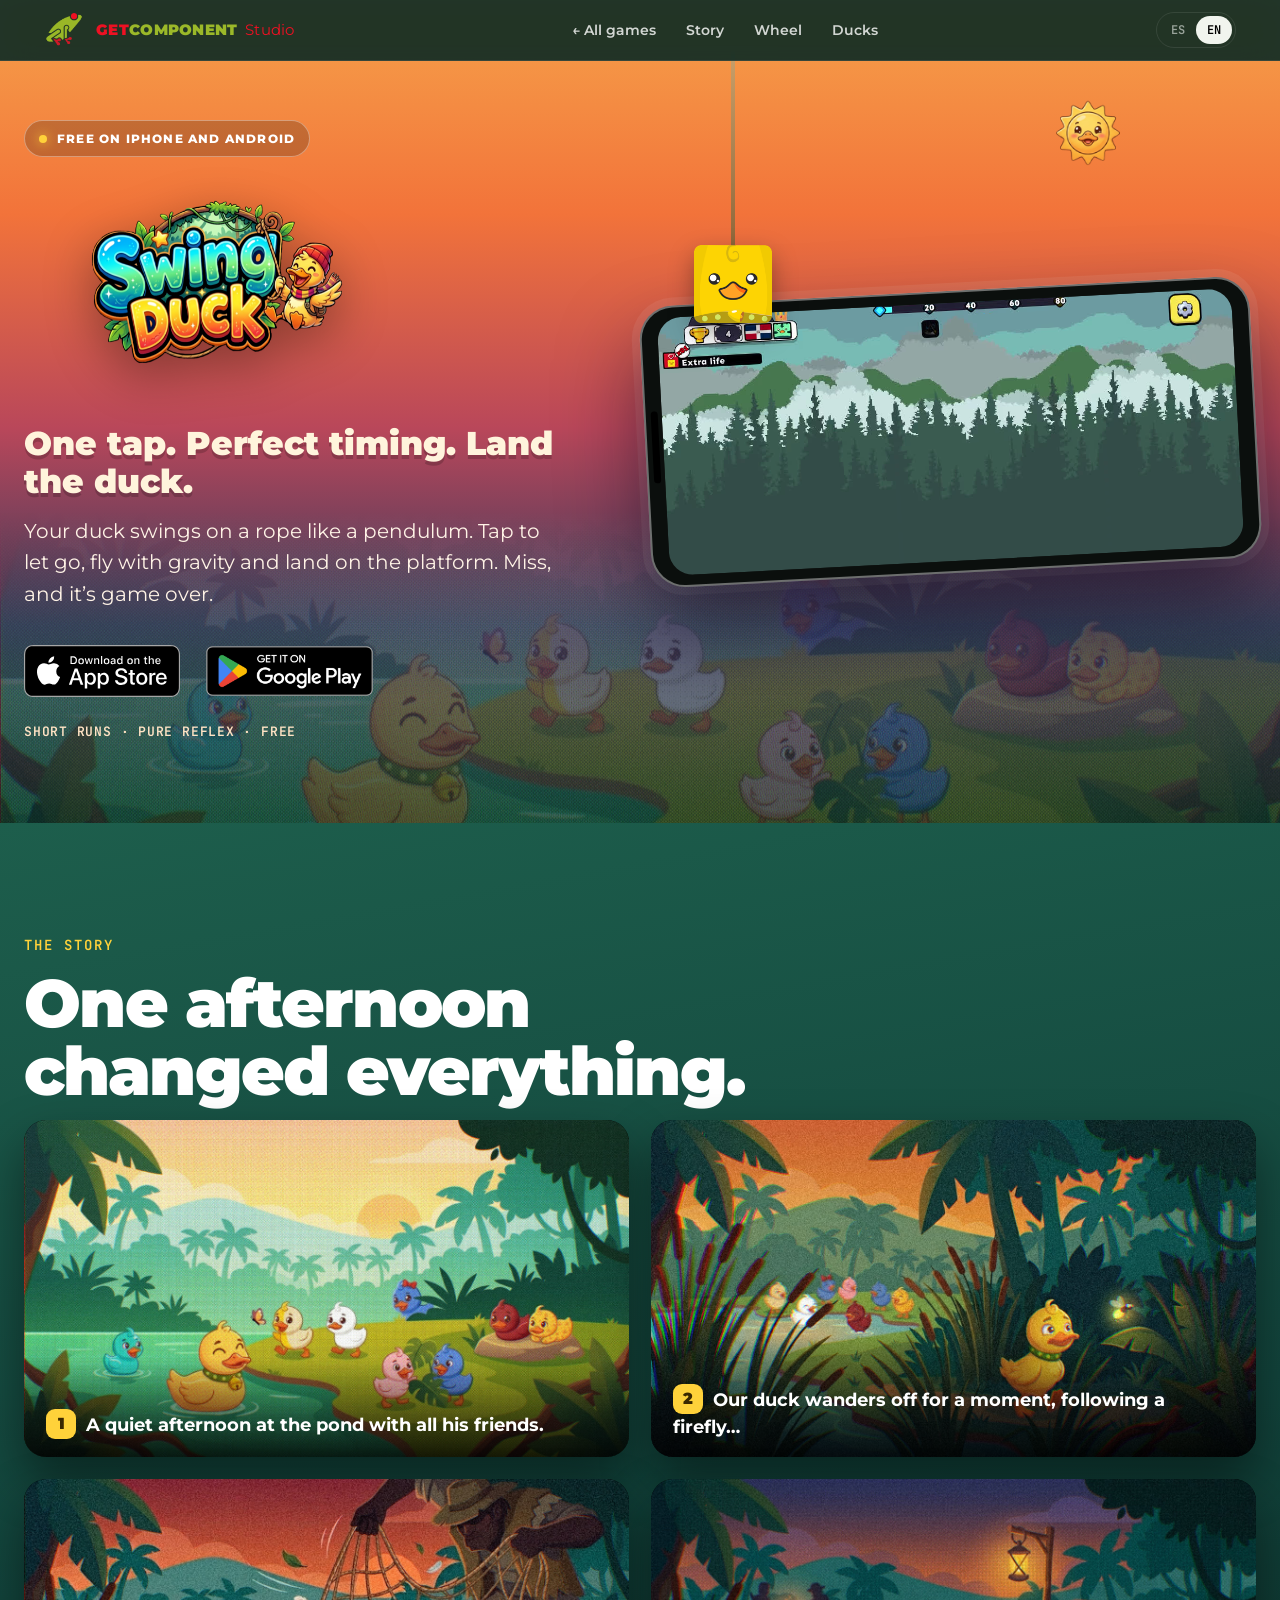
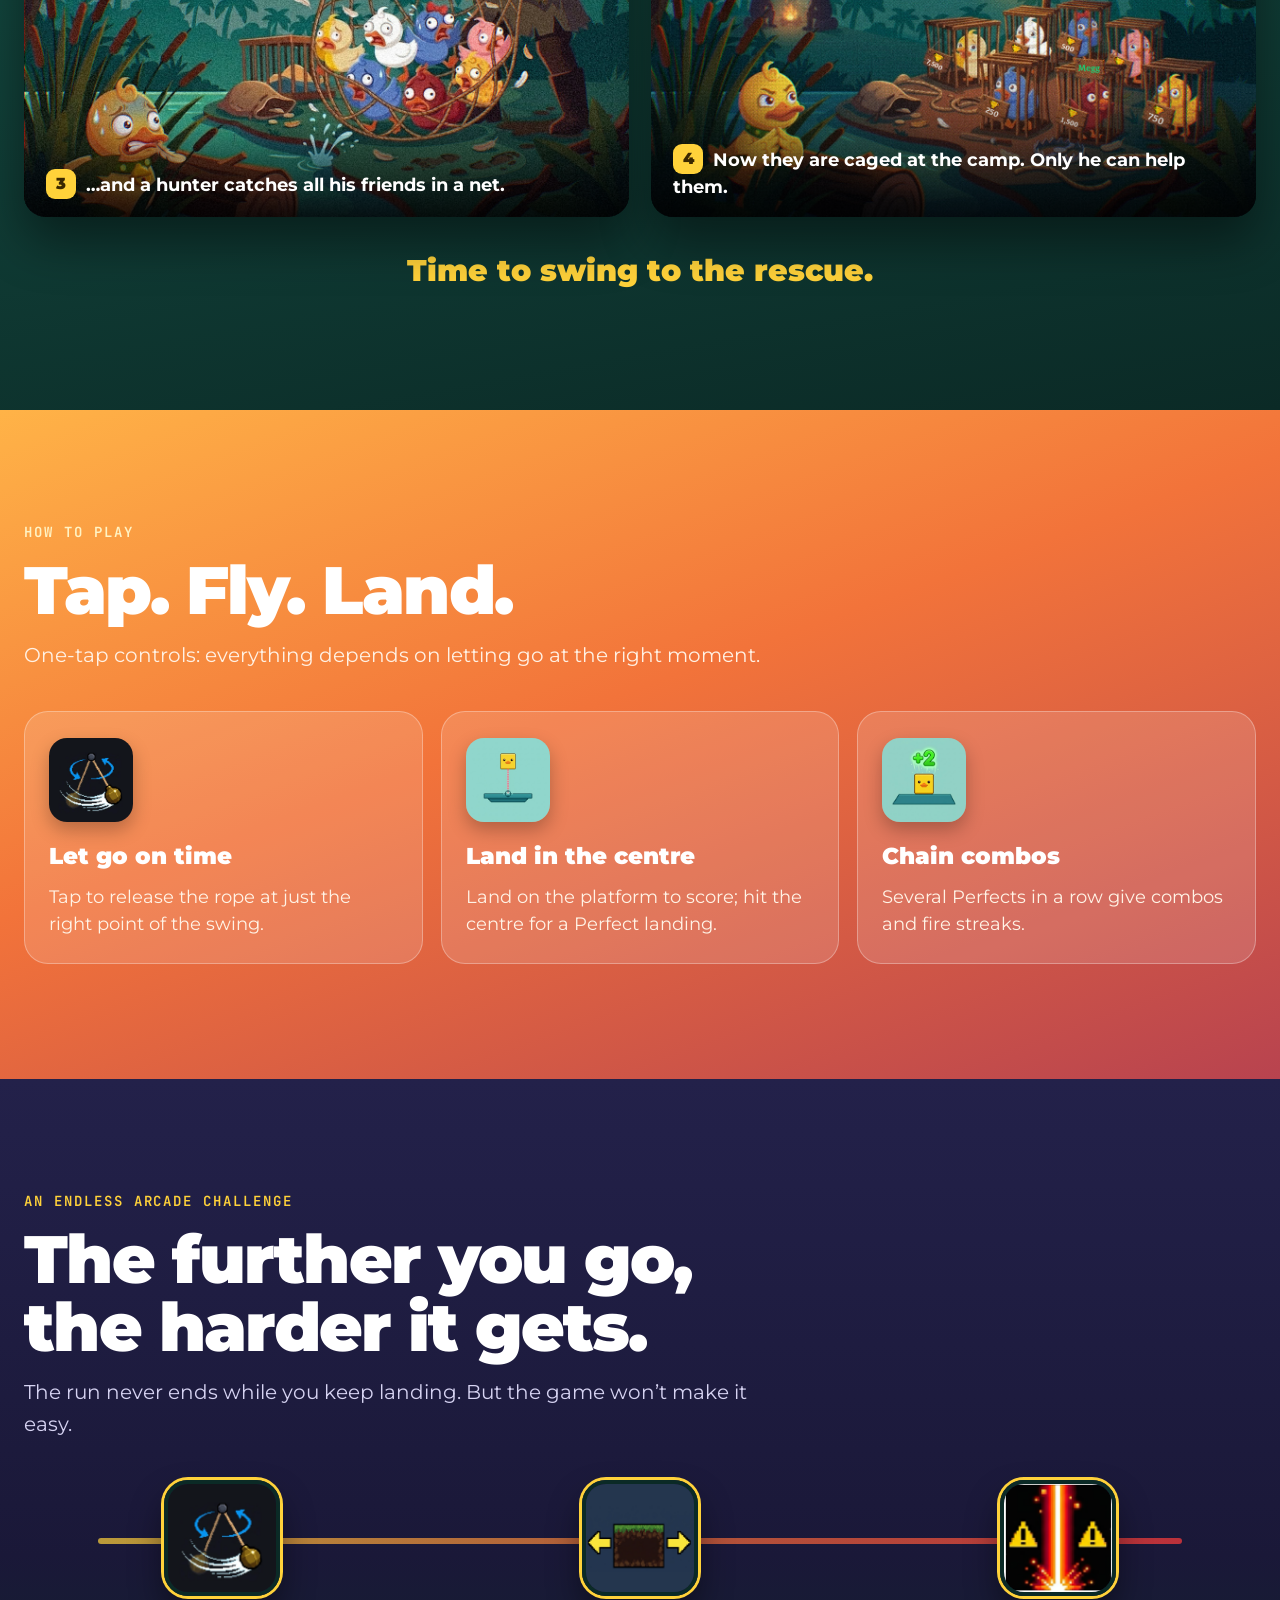
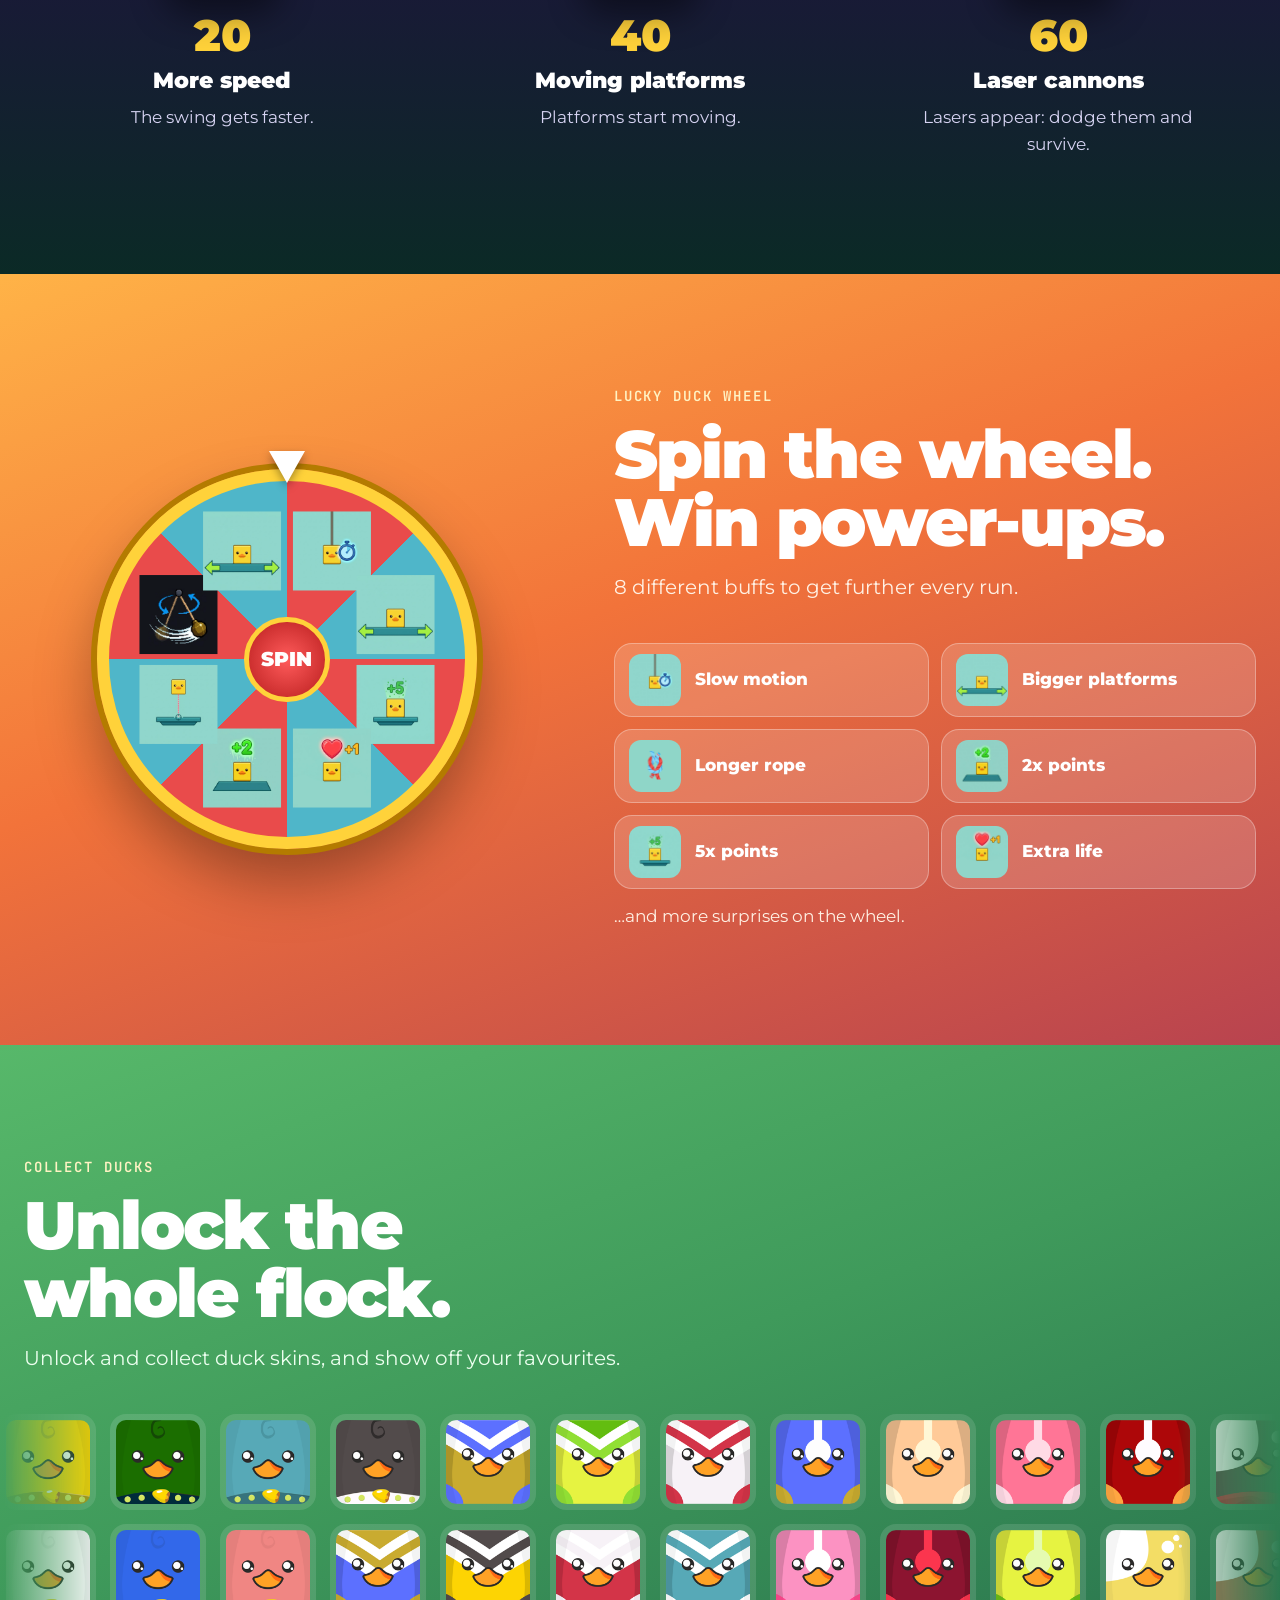
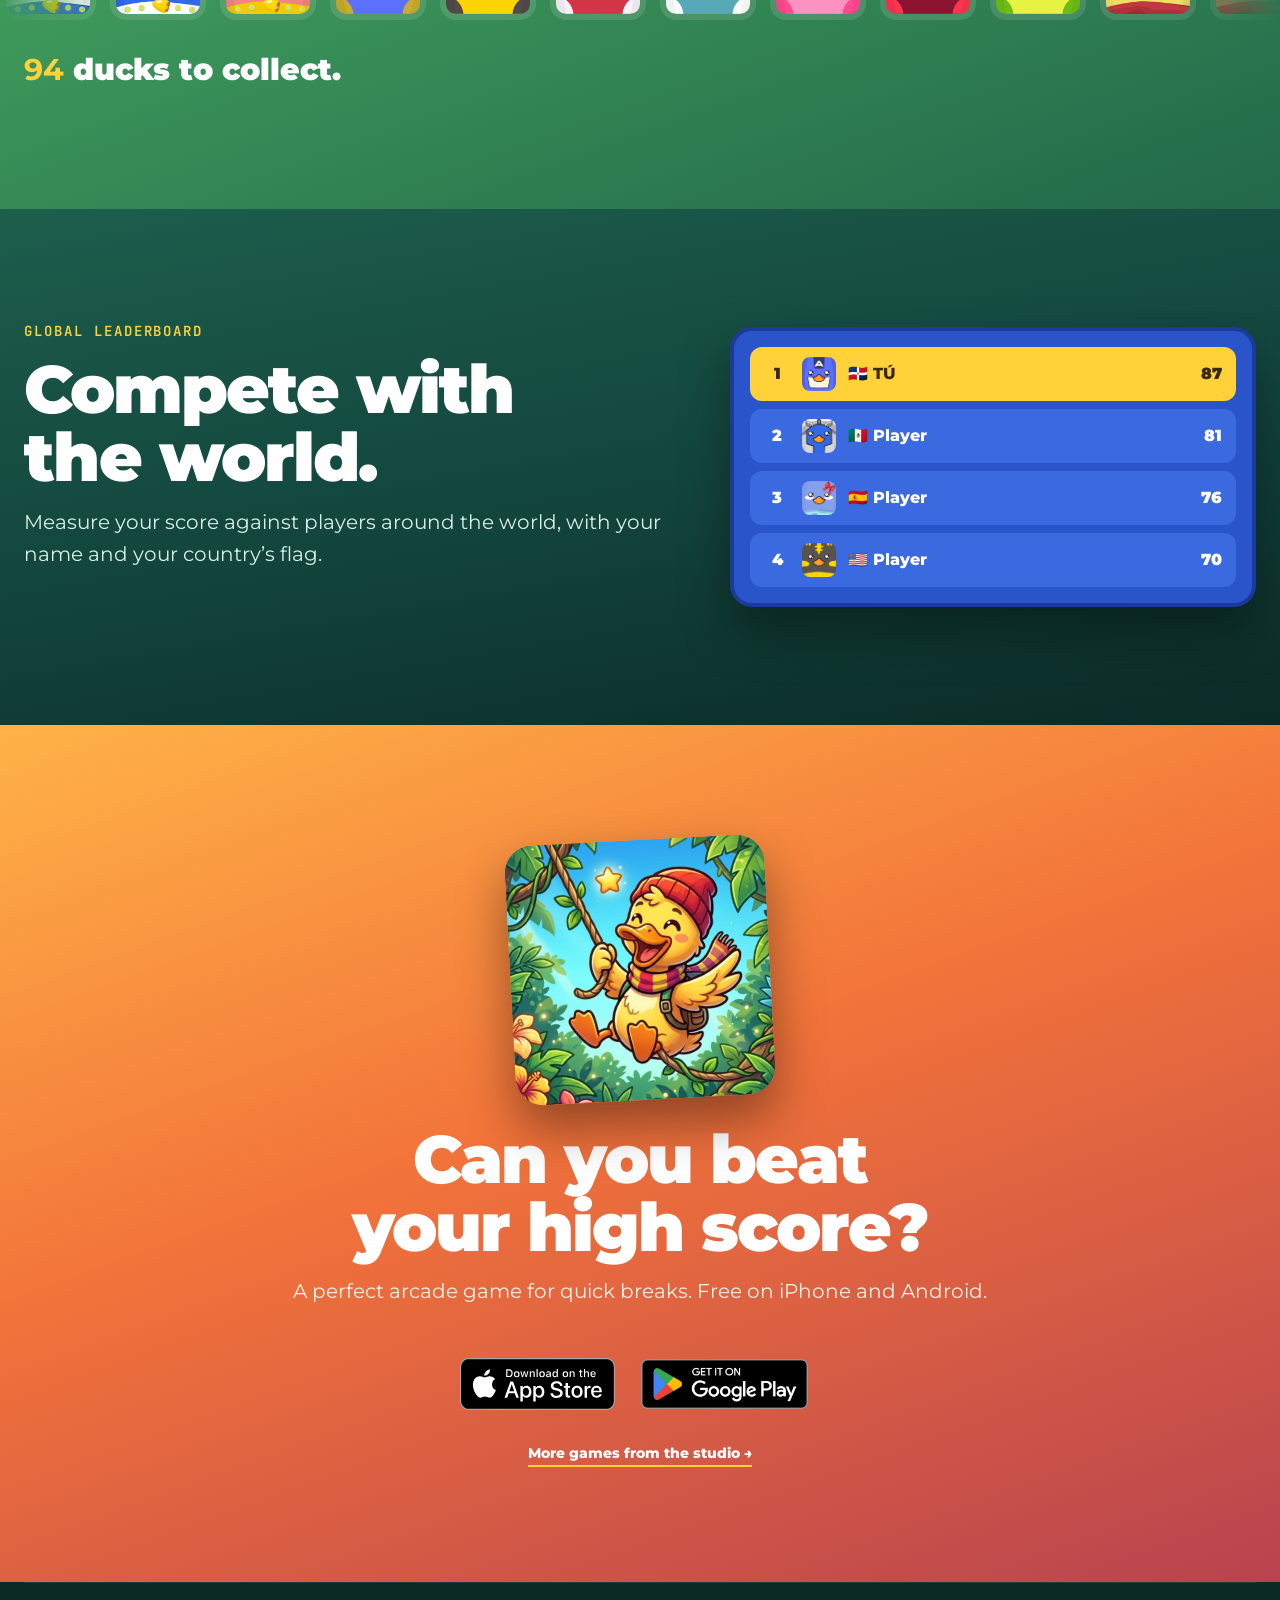
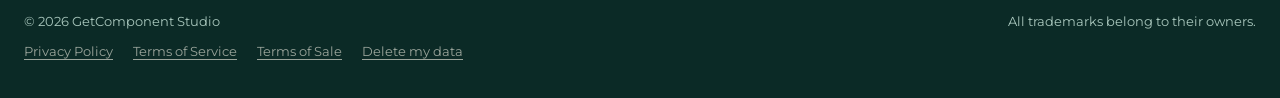
==== duckswing/index.html @ 9eab4bc1 "Add Duck Swing page: story, progression, Lucky Duck Wheel, collectible ducks Co-Authored-By: Claude " ====
<!doctype html>
<html lang="es">
<head>
<meta charset="utf-8">
<meta name="viewport" content="width=device-width, initial-scale=1">
<title>Duck Swing — Arcade de un toque</title>
<meta name="description" content="Duck Swing: un toque, timing perfecto. Tu pato se balancea en una cuerda; suéltate en el momento justo y aterriza en la plataforma. Ruleta de buffs, patos coleccionables y ranking global. Gratis en iPhone y Android.">
<meta name="theme-color" content="#f2733a">
<meta property="og:title" content="Duck Swing — GetComponent Studio">
<meta property="og:description" content="Un toque. Timing perfecto. Aterriza al pato. Gratis en iPhone y Android.">
<meta property="og:image" content="https://getcomponentstudio.com/assets/duck/story-1.jpg">
<link rel="icon" type="image/png" href="../assets/brand/frog.png">
<link rel="preconnect" href="https://fonts.googleapis.com">
<link rel="preconnect" href="https://fonts.gstatic.com" crossorigin>
<link href="https://fonts.googleapis.com/css2?family=Montserrat:wght@400;500;600;800;900&family=JetBrains+Mono:wght@400;600&display=swap" rel="stylesheet">
<link rel="stylesheet" href="../css/style.css?v=15">
<link rel="stylesheet" href="duckswing.css?v=4">
</head>
<body class="dk">

<header class="nav scrolled" id="nav">
  <a class="nav__brand" href="../" aria-label="GetComponent Studio">
    <img src="../assets/brand/frog.png" alt="" width="40" height="34">
    <span><b>GET</b>COMPONENT <i>Studio</i></span>
  </a>
  <nav class="nav__links" id="navLinks">
    <a href="../#movil" data-i18n="nav.back">← Todos los juegos</a>
    <a href="#historia" data-i18n="nav.story">Historia</a>
    <a href="#ruleta" data-i18n="nav.wheel">Ruleta</a>
    <a href="#patos" data-i18n="nav.ducks">Patos</a>
  </nav>
  <button class="lang" id="lang" aria-label="Cambiar idioma / Switch language"><span class="on">ES</span><span>EN</span></button>
</header>

<main>
<!-- HERO -->
<section class="dkh">
  <img class="dkh__sun" src="../assets/duck/sun.png" alt="">
  <div class="wrap dkh__in">
    <div>
      <p class="tag tag--dk"><span class="dot"></span><span data-i18n="tag">Gratis en iPhone y Android</span></p>
      <h1>Duck Swing</h1>
      <img class="dkh__logo" src="../assets/duck/logo.png" alt="Duck Swing">
      <p class="dkh__tagline" data-i18n="tagline">Un toque. Timing perfecto. Aterriza al pato.</p>
      <p class="dkh__lead" data-i18n="lead">Tu pato se balancea en una cuerda como un péndulo. Toca para soltarte, vuela con la gravedad y aterriza en la plataforma. Si fallas, se acaba la partida.</p>
      <div class="dkh__cta">
        <a class="badge badge--ios" href="https://apps.apple.com/us/app/duck-swing-one-tap-reflex/id6797552479" target="_blank" rel="noopener" aria-label="Descargar Duck Swing en App Store"><img class="b-es" src="../assets/badges/appstore-es.svg" alt="Descárgalo en el App Store" height="52"><img class="b-en" src="../assets/badges/appstore-en.svg" alt="Download on the App Store" height="52"></a>
        <a class="badge badge--gp" href="https://play.google.com/store/apps/details?id=com.getcomponentstudio.swingduck" target="_blank" rel="noopener" aria-label="Descargar Duck Swing en Google Play"><img class="b-es" src="../assets/badges/googleplay-es.png" alt="Disponible en Google Play" height="74"><img class="b-en" src="../assets/badges/googleplay-en.png" alt="Get it on Google Play" height="74"></a>
      </div>
      <p class="dkh__note" data-i18n="note">Partidas cortas · Reflejos puros · Gratis</p>
    </div>
    <div class="dkh__stage">
      <div class="pend" aria-hidden="true"><img src="../assets/duck/skins/duck_1.png" alt=""></div>
      <div class="lph">
        <span class="lph__notch"></span>
        <video src="../assets/duck/duck-demo-60.mp4" poster="../assets/duck/duck-demo-60-poster.jpg" autoplay muted loop playsinline preload="auto" aria-label="Duck Swing en juego"></video>
      </div>
    </div>
  </div>
</section>

<!-- HISTORIA -->
<section class="dks dks--teal" id="historia">
  <div class="wrap">
    <p class="eyebrow" data-i18n="story.eyebrow">La historia</p>
    <h2 class="h2" data-i18n="story.title">Una tarde que lo cambió todo.</h2>
    <div class="story">
      <figure><img src="../assets/duck/story-1.jpg" alt="El pato y sus amigos en el estanque" loading="lazy"><figcaption data-i18n="st1">Una tarde tranquila en el estanque con todos sus amigos.</figcaption></figure>
      <figure><img src="../assets/duck/story-2.jpg" alt="El pato sigue a una luciérnaga" loading="lazy"><figcaption data-i18n="st2">Nuestro pato se aleja un momento siguiendo a una luciérnaga…</figcaption></figure>
      <figure><img src="../assets/duck/story-3.jpg" alt="Un cazador atrapa a los patos en una red" loading="lazy"><figcaption data-i18n="st3">…y un cazador atrapa a todos sus amigos en una red.</figcaption></figure>
      <figure><img src="../assets/duck/story-4.jpg" alt="Los patos enjaulados en el campamento" loading="lazy"><figcaption data-i18n="st4">Ahora están enjaulados en el campamento. Solo él puede ayudarlos.</figcaption></figure>
    </div>
    <p class="story__end" data-i18n="story.end">Es hora de balancearse al rescate.</p>
  </div>
</section>

<!-- CÓMO SE JUEGA -->
<section class="dks dks--sunset" id="como">
  <div class="wrap">
    <p class="eyebrow" style="color:#fff3c4" data-i18n="how.eyebrow">Cómo se juega</p>
    <h2 class="h2" data-i18n="how.title">Toca. Vuela. Aterriza.</h2>
    <p class="dks__lead" data-i18n="how.lead">Controles de un solo toque: todo depende de soltarte en el momento justo.</p>
    <div class="how3">
      <article><img src="../assets/duck/pendulumicon.png" alt="" loading="lazy"><h3 data-i18n="h1t">Suéltate a tiempo</h3><p data-i18n="h1">Toca para soltar la cuerda en el momento justo del balanceo.</p></article>
      <article><img src="../assets/duck/buff_snoperlanding.png" alt="" loading="lazy"><h3 data-i18n="h2t">Aterriza al centro</h3><p data-i18n="h2">Cae en la plataforma para sumar puntos; en el centro es un aterrizaje Perfecto.</p></article>
      <article><img src="../assets/duck/p2points.png" alt="" loading="lazy"><h3 data-i18n="h3t">Encadena combos</h3><p data-i18n="h3">Varios Perfectos seguidos dan combos y rachas de fuego.</p></article>
    </div>
  </div>
</section>

<!-- DESAFÍO SIN FIN -->
<section class="dks dks--night" id="desafio">
  <div class="wrap">
    <p class="eyebrow" data-i18n="end.eyebrow">Un desafío arcade sin fin</p>
    <h2 class="h2" data-i18n="end.title">Cuanto más lejos, más difícil.</h2>
    <p class="dks__lead" style="color:#d6d3f2" data-i18n="end.lead">La partida no termina mientras sigas aterrizando. Pero el juego no te lo pondrá fácil.</p>
    <div class="track">
      <article><img src="../assets/duck/pendulumicon.png" alt="" loading="lazy"><b>20</b><h3 data-i18n="t1t">Más velocidad</h3><p data-i18n="t1">El balanceo se vuelve más rápido.</p></article>
      <article><img src="../assets/duck/platformmoving.png" alt="" loading="lazy"><b>40</b><h3 data-i18n="t2t">Plataformas en movimiento</h3><p data-i18n="t2">Las plataformas empiezan a moverse.</p></article>
      <article><img src="../assets/duck/lasersimagesymbol.png" alt="" loading="lazy"><b>60</b><h3 data-i18n="t3t">Cañones láser</h3><p data-i18n="t3">Aparecen los láseres: esquívalos y sobrevive.</p></article>
    </div>
  </div>
</section>

<!-- RULETA -->
<section class="dks dks--sunset" id="ruleta">
  <div class="wrap wheel">
    <div class="wheel__wrap">
      <span class="wheel__pin"></span>
      <div class="wheel__spin" aria-hidden="true">
        <img style="--r:22.5deg" src="../assets/duck/buff_timestopper.png" alt="">
        <img style="--r:67.5deg" src="../assets/duck/buff_biggerplatforms.png" alt="">
        <img style="--r:112.5deg" src="../assets/duck/buff_5pointsnextlanding.png" alt="">
        <img style="--r:157.5deg" src="../assets/duck/buff_onelive.png" alt="">
        <img style="--r:202.5deg" src="../assets/duck/p2points.png" alt="">
        <img style="--r:247.5deg" src="../assets/duck/buff_snoperlanding.png" alt="">
        <img style="--r:292.5deg" src="../assets/duck/pendulumicon.png" alt="">
        <img style="--r:337.5deg" src="../assets/duck/buff_biggerplatforms.png" alt="">
      </div>
    </div>
    <div>
      <p class="eyebrow" style="color:#fff3c4" data-i18n="wh.eyebrow">Lucky Duck Wheel</p>
      <h2 class="h2" data-i18n="wh.title">Gira la ruleta. Gana poderes.</h2>
      <p class="dks__lead" data-i18n="wh.lead">8 buffs distintos para llegar más lejos en cada partida.</p>
      <div class="buffs">
        <div><img src="../assets/duck/buff_timestopper.png" alt="" loading="lazy"><span data-i18n="bf1">Cámara lenta</span></div>
        <div><img src="../assets/duck/buff_biggerplatforms.png" alt="" loading="lazy"><span data-i18n="bf2">Plataformas más grandes</span></div>
        <div><i>🪢</i><span data-i18n="bf3">Cuerda más larga</span></div>
        <div><img src="../assets/duck/p2points.png" alt="" loading="lazy"><span data-i18n="bf4">Puntos x2</span></div>
        <div><img src="../assets/duck/buff_5pointsnextlanding.png" alt="" loading="lazy"><span data-i18n="bf5">Puntos x5</span></div>
        <div><img src="../assets/duck/buff_onelive.png" alt="" loading="lazy"><span data-i18n="bf6">Vida extra</span></div>
      </div>
      <p class="buffs__more" data-i18n="bf.more">…y más sorpresas en la ruleta.</p>
    </div>
  </div>
</section>

<!-- PATOS -->
<section class="dks dks--leaf" id="patos">
  <div class="wrap">
    <p class="eyebrow" style="color:#fff3c4" data-i18n="col.eyebrow">Colecciona patos</p>
    <h2 class="h2" data-i18n="col.title">Desbloquea a toda la bandada.</h2>
    <p class="dks__lead" data-i18n="col.lead">Desbloquea y colecciona skins de patos, y presume a tus favoritos.</p>
  </div>
  <div class="flock" aria-hidden="true">
    <div class="flock__row"><img src="../assets/duck/skins/duck_1.png" alt="" loading="lazy"><img src="../assets/duck/skins/duck_3.png" alt="" loading="lazy"><img src="../assets/duck/skins/duck_5.png" alt="" loading="lazy"><img src="../assets/duck/skins/duck_7.png" alt="" loading="lazy"><img src="../assets/duck/skins/duck_arrow_2.png" alt="" loading="lazy"><img src="../assets/duck/skins/duck_arrow_4.png" alt="" loading="lazy"><img src="../assets/duck/skins/duck_arrow_6.png" alt="" loading="lazy"><img src="../assets/duck/skins/duck_core_1.png" alt="" loading="lazy"><img src="../assets/duck/skins/duck_core_3.png" alt="" loading="lazy"><img src="../assets/duck/skins/duck_core_5.png" alt="" loading="lazy"><img src="../assets/duck/skins/duck_core_7.png" alt="" loading="lazy"><img src="../assets/duck/skins/duck_dotted_2.png" alt="" loading="lazy"><img src="../assets/duck/skins/duck_dotted_4.png" alt="" loading="lazy"><img src="../assets/duck/skins/duck_girl_1.png" alt="" loading="lazy"><img src="../assets/duck/skins/duck_girl_3.png" alt="" loading="lazy"><img src="../assets/duck/skins/duck_girl_5.png" alt="" loading="lazy"><img src="../assets/duck/skins/duck_haired_2.png" alt="" loading="lazy"><img src="../assets/duck/skins/duck_haired_4.png" alt="" loading="lazy"><img src="../assets/duck/skins/duck_haired_6.png" alt="" loading="lazy"><img src="../assets/duck/skins/duck_hero_1.png" alt="" loading="lazy"><img src="../assets/duck/skins/duck_hero_3.png" alt="" loading="lazy"><img src="../assets/duck/skins/duck_hero_5.png" alt="" loading="lazy"><img src="../assets/duck/skins/duck_hero_7.png" alt="" loading="lazy"><img src="../assets/duck/skins/duck_knight_2.png" alt="" loading="lazy"><img src="../assets/duck/skins/duck_knight_4.png" alt="" loading="lazy"><img src="../assets/duck/skins/duck_knight_6.png" alt="" loading="lazy"><img src="../assets/duck/skins/duck_leap_1.png" alt="" loading="lazy"><img src="../assets/duck/skins/duck_leap_3.png" alt="" loading="lazy"><img src="../assets/duck/skins/duck_leap_5.png" alt="" loading="lazy"><img src="../assets/duck/skins/duck_mask_2.png" alt="" loading="lazy"><img src="../assets/duck/skins/duck_pablo_1.png" alt="" loading="lazy"><img src="../assets/duck/skins/duck_pablo_3.png" alt="" loading="lazy"><img src="../assets/duck/skins/duck_pablo_5.png" alt="" loading="lazy"><img src="../assets/duck/skins/duck_shawn_2.png" alt="" loading="lazy"><img src="../assets/duck/skins/duck_shawn_4.png" alt="" loading="lazy"><img src="../assets/duck/skins/duck_soldier_1.png" alt="" loading="lazy"><img src="../assets/duck/skins/duck_soldier_3.png" alt="" loading="lazy"><img src="../assets/duck/skins/duck_soldier_5.png" alt="" loading="lazy"><img src="../assets/duck/skins/duck_soldier_7.png" alt="" loading="lazy"><img src="../assets/duck/skins/duck_spotoneye_2.png" alt="" loading="lazy"><img src="../assets/duck/skins/duck_spotoneye_4.png" alt="" loading="lazy"><img src="../assets/duck/skins/duck_spotoneye_6.png" alt="" loading="lazy"><img src="../assets/duck/skins/duck_tigris_1.png" alt="" loading="lazy"><img src="../assets/duck/skins/duck_tigris_3.png" alt="" loading="lazy"><img src="../assets/duck/skins/duck_tigris_5.png" alt="" loading="lazy"><img src="../assets/duck/skins/duck_zip_2.png" alt="" loading="lazy"><img src="../assets/duck/skins/duck_zip_4.png" alt="" loading="lazy"><img src="../assets/duck/skins/duck_1.png" alt="" loading="lazy"><img src="../assets/duck/skins/duck_3.png" alt="" loading="lazy"><img src="../assets/duck/skins/duck_5.png" alt="" loading="lazy"><img src="../assets/duck/skins/duck_7.png" alt="" loading="lazy"><img src="../assets/duck/skins/duck_arrow_2.png" alt="" loading="lazy"><img src="../assets/duck/skins/duck_arrow_4.png" alt="" loading="lazy"><img src="../assets/duck/skins/duck_arrow_6.png" alt="" loading="lazy"><img src="../assets/duck/skins/duck_core_1.png" alt="" loading="lazy"><img src="../assets/duck/skins/duck_core_3.png" alt="" loading="lazy"><img src="../assets/duck/skins/duck_core_5.png" alt="" loading="lazy"><img src="../assets/duck/skins/duck_core_7.png" alt="" loading="lazy"><img src="../assets/duck/skins/duck_dotted_2.png" alt="" loading="lazy"><img src="../assets/duck/skins/duck_dotted_4.png" alt="" loading="lazy"><img src="../assets/duck/skins/duck_girl_1.png" alt="" loading="lazy"><img src="../assets/duck/skins/duck_girl_3.png" alt="" loading="lazy"><img src="../assets/duck/skins/duck_girl_5.png" alt="" loading="lazy"><img src="../assets/duck/skins/duck_haired_2.png" alt="" loading="lazy"><img src="../assets/duck/skins/duck_haired_4.png" alt="" loading="lazy"><img src="../assets/duck/skins/duck_haired_6.png" alt="" loading="lazy"><img src="../assets/duck/skins/duck_hero_1.png" alt="" loading="lazy"><img src="../assets/duck/skins/duck_hero_3.png" alt="" loading="lazy"><img src="../assets/duck/skins/duck_hero_5.png" alt="" loading="lazy"><img src="../assets/duck/skins/duck_hero_7.png" alt="" loading="lazy"><img src="../assets/duck/skins/duck_knight_2.png" alt="" loading="lazy"><img src="../assets/duck/skins/duck_knight_4.png" alt="" loading="lazy"><img src="../assets/duck/skins/duck_knight_6.png" alt="" loading="lazy"><img src="../assets/duck/skins/duck_leap_1.png" alt="" loading="lazy"><img src="../assets/duck/skins/duck_leap_3.png" alt="" loading="lazy"><img src="../assets/duck/skins/duck_leap_5.png" alt="" loading="lazy"><img src="../assets/duck/skins/duck_mask_2.png" alt="" loading="lazy"><img src="../assets/duck/skins/duck_pablo_1.png" alt="" loading="lazy"><img src="../assets/duck/skins/duck_pablo_3.png" alt="" loading="lazy"><img src="../assets/duck/skins/duck_pablo_5.png" alt="" loading="lazy"><img src="../assets/duck/skins/duck_shawn_2.png" alt="" loading="lazy"><img src="../assets/duck/skins/duck_shawn_4.png" alt="" loading="lazy"><img src="../assets/duck/skins/duck_soldier_1.png" alt="" loading="lazy"><img src="../assets/duck/skins/duck_soldier_3.png" alt="" loading="lazy"><img src="../assets/duck/skins/duck_soldier_5.png" alt="" loading="lazy"><img src="../assets/duck/skins/duck_soldier_7.png" alt="" loading="lazy"><img src="../assets/duck/skins/duck_spotoneye_2.png" alt="" loading="lazy"><img src="../assets/duck/skins/duck_spotoneye_4.png" alt="" loading="lazy"><img src="../assets/duck/skins/duck_spotoneye_6.png" alt="" loading="lazy"><img src="../assets/duck/skins/duck_tigris_1.png" alt="" loading="lazy"><img src="../assets/duck/skins/duck_tigris_3.png" alt="" loading="lazy"><img src="../assets/duck/skins/duck_tigris_5.png" alt="" loading="lazy"><img src="../assets/duck/skins/duck_zip_2.png" alt="" loading="lazy"><img src="../assets/duck/skins/duck_zip_4.png" alt="" loading="lazy"></div>
    <div class="flock__row flock__row--rev"><img src="../assets/duck/skins/duck_2.png" alt="" loading="lazy"><img src="../assets/duck/skins/duck_4.png" alt="" loading="lazy"><img src="../assets/duck/skins/duck_6.png" alt="" loading="lazy"><img src="../assets/duck/skins/duck_arrow_1.png" alt="" loading="lazy"><img src="../assets/duck/skins/duck_arrow_3.png" alt="" loading="lazy"><img src="../assets/duck/skins/duck_arrow_5.png" alt="" loading="lazy"><img src="../assets/duck/skins/duck_arrow_7.png" alt="" loading="lazy"><img src="../assets/duck/skins/duck_core_2.png" alt="" loading="lazy"><img src="../assets/duck/skins/duck_core_4.png" alt="" loading="lazy"><img src="../assets/duck/skins/duck_core_6.png" alt="" loading="lazy"><img src="../assets/duck/skins/duck_dotted_1.png" alt="" loading="lazy"><img src="../assets/duck/skins/duck_dotted_3.png" alt="" loading="lazy"><img src="../assets/duck/skins/duck_dotted_5.png" alt="" loading="lazy"><img src="../assets/duck/skins/duck_girl_2.png" alt="" loading="lazy"><img src="../assets/duck/skins/duck_girl_4.png" alt="" loading="lazy"><img src="../assets/duck/skins/duck_haired_1.png" alt="" loading="lazy"><img src="../assets/duck/skins/duck_haired_3.png" alt="" loading="lazy"><img src="../assets/duck/skins/duck_haired_5.png" alt="" loading="lazy"><img src="../assets/duck/skins/duck_haired_7.png" alt="" loading="lazy"><img src="../assets/duck/skins/duck_hero_2.png" alt="" loading="lazy"><img src="../assets/duck/skins/duck_hero_4.png" alt="" loading="lazy"><img src="../assets/duck/skins/duck_hero_6.png" alt="" loading="lazy"><img src="../assets/duck/skins/duck_knight_1.png" alt="" loading="lazy"><img src="../assets/duck/skins/duck_knight_3.png" alt="" loading="lazy"><img src="../assets/duck/skins/duck_knight_5.png" alt="" loading="lazy"><img src="../assets/duck/skins/duck_knight_7.png" alt="" loading="lazy"><img src="../assets/duck/skins/duck_leap_2.png" alt="" loading="lazy"><img src="../assets/duck/skins/duck_leap_4.png" alt="" loading="lazy"><img src="../assets/duck/skins/duck_mask_1.png" alt="" loading="lazy"><img src="../assets/duck/skins/duck_mask_3.png" alt="" loading="lazy"><img src="../assets/duck/skins/duck_pablo_2.png" alt="" loading="lazy"><img src="../assets/duck/skins/duck_pablo_4.png" alt="" loading="lazy"><img src="../assets/duck/skins/duck_shawn_1.png" alt="" loading="lazy"><img src="../assets/duck/skins/duck_shawn_3.png" alt="" loading="lazy"><img src="../assets/duck/skins/duck_shawn_5.png" alt="" loading="lazy"><img src="../assets/duck/skins/duck_soldier_2.png" alt="" loading="lazy"><img src="../assets/duck/skins/duck_soldier_4.png" alt="" loading="lazy"><img src="../assets/duck/skins/duck_soldier_6.png" alt="" loading="lazy"><img src="../assets/duck/skins/duck_spotoneye_1.png" alt="" loading="lazy"><img src="../assets/duck/skins/duck_spotoneye_3.png" alt="" loading="lazy"><img src="../assets/duck/skins/duck_spotoneye_5.png" alt="" loading="lazy"><img src="../assets/duck/skins/duck_spotoneye_7.png" alt="" loading="lazy"><img src="../assets/duck/skins/duck_tigris_2.png" alt="" loading="lazy"><img src="../assets/duck/skins/duck_tigris_4.png" alt="" loading="lazy"><img src="../assets/duck/skins/duck_zip_1.png" alt="" loading="lazy"><img src="../assets/duck/skins/duck_zip_3.png" alt="" loading="lazy"><img src="../assets/duck/skins/duck_zip_5.png" alt="" loading="lazy"><img src="../assets/duck/skins/duck_2.png" alt="" loading="lazy"><img src="../assets/duck/skins/duck_4.png" alt="" loading="lazy"><img src="../assets/duck/skins/duck_6.png" alt="" loading="lazy"><img src="../assets/duck/skins/duck_arrow_1.png" alt="" loading="lazy"><img src="../assets/duck/skins/duck_arrow_3.png" alt="" loading="lazy"><img src="../assets/duck/skins/duck_arrow_5.png" alt="" loading="lazy"><img src="../assets/duck/skins/duck_arrow_7.png" alt="" loading="lazy"><img src="../assets/duck/skins/duck_core_2.png" alt="" loading="lazy"><img src="../assets/duck/skins/duck_core_4.png" alt="" loading="lazy"><img src="../assets/duck/skins/duck_core_6.png" alt="" loading="lazy"><img src="../assets/duck/skins/duck_dotted_1.png" alt="" loading="lazy"><img src="../assets/duck/skins/duck_dotted_3.png" alt="" loading="lazy"><img src="../assets/duck/skins/duck_dotted_5.png" alt="" loading="lazy"><img src="../assets/duck/skins/duck_girl_2.png" alt="" loading="lazy"><img src="../assets/duck/skins/duck_girl_4.png" alt="" loading="lazy"><img src="../assets/duck/skins/duck_haired_1.png" alt="" loading="lazy"><img src="../assets/duck/skins/duck_haired_3.png" alt="" loading="lazy"><img src="../assets/duck/skins/duck_haired_5.png" alt="" loading="lazy"><img src="../assets/duck/skins/duck_haired_7.png" alt="" loading="lazy"><img src="../assets/duck/skins/duck_hero_2.png" alt="" loading="lazy"><img src="../assets/duck/skins/duck_hero_4.png" alt="" loading="lazy"><img src="../assets/duck/skins/duck_hero_6.png" alt="" loading="lazy"><img src="../assets/duck/skins/duck_knight_1.png" alt="" loading="lazy"><img src="../assets/duck/skins/duck_knight_3.png" alt="" loading="lazy"><img src="../assets/duck/skins/duck_knight_5.png" alt="" loading="lazy"><img src="../assets/duck/skins/duck_knight_7.png" alt="" loading="lazy"><img src="../assets/duck/skins/duck_leap_2.png" alt="" loading="lazy"><img src="../assets/duck/skins/duck_leap_4.png" alt="" loading="lazy"><img src="../assets/duck/skins/duck_mask_1.png" alt="" loading="lazy"><img src="../assets/duck/skins/duck_mask_3.png" alt="" loading="lazy"><img src="../assets/duck/skins/duck_pablo_2.png" alt="" loading="lazy"><img src="../assets/duck/skins/duck_pablo_4.png" alt="" loading="lazy"><img src="../assets/duck/skins/duck_shawn_1.png" alt="" loading="lazy"><img src="../assets/duck/skins/duck_shawn_3.png" alt="" loading="lazy"><img src="../assets/duck/skins/duck_shawn_5.png" alt="" loading="lazy"><img src="../assets/duck/skins/duck_soldier_2.png" alt="" loading="lazy"><img src="../assets/duck/skins/duck_soldier_4.png" alt="" loading="lazy"><img src="../assets/duck/skins/duck_soldier_6.png" alt="" loading="lazy"><img src="../assets/duck/skins/duck_spotoneye_1.png" alt="" loading="lazy"><img src="../assets/duck/skins/duck_spotoneye_3.png" alt="" loading="lazy"><img src="../assets/duck/skins/duck_spotoneye_5.png" alt="" loading="lazy"><img src="../assets/duck/skins/duck_spotoneye_7.png" alt="" loading="lazy"><img src="../assets/duck/skins/duck_tigris_2.png" alt="" loading="lazy"><img src="../assets/duck/skins/duck_tigris_4.png" alt="" loading="lazy"><img src="../assets/duck/skins/duck_zip_1.png" alt="" loading="lazy"><img src="../assets/duck/skins/duck_zip_3.png" alt="" loading="lazy"><img src="../assets/duck/skins/duck_zip_5.png" alt="" loading="lazy"></div>
  </div>
  <div class="wrap"><p class="dks__count"><b>94</b> <span data-i18n="col.count">patos para coleccionar.</span></p></div>
</section>

<!-- RANKING + CTA -->
<section class="dks dks--teal" id="ranking">
  <div class="wrap board2">
    <div>
      <p class="eyebrow" data-i18n="lb.eyebrow">Ranking global</p>
      <h2 class="h2" data-i18n="lb.title">Compite con el mundo.</h2>
      <p class="dks__lead" data-i18n="lb.lead">Mide tu puntuación con jugadores de todo el mundo, con tu nombre y la bandera de tu país.</p>
    </div>
    <div class="rank" aria-hidden="true">
      <div><span>1</span><img src="../assets/duck/skins/duck_hero_1.png" alt=""><span>🇩🇴 TÚ</span><em>87</em></div>
      <div><span>2</span><img src="../assets/duck/skins/duck_knight_2.png" alt=""><span>🇲🇽 Player</span><em>81</em></div>
      <div><span>3</span><img src="../assets/duck/skins/duck_girl_3.png" alt=""><span>🇪🇸 Player</span><em>76</em></div>
      <div><span>4</span><img src="../assets/duck/skins/duck_tigris_1.png" alt=""><span>🇺🇸 Player</span><em>70</em></div>
    </div>
  </div>
</section>

<section class="dks dks--sunset dkcta">
  <div class="wrap">
    <img class="dkcta__art" src="../assets/duck/art.jpg" alt="Duck Swing" loading="lazy">
    <h2 class="h2" data-i18n="cta.title">¿Puedes superar tu récord?</h2>
    <p class="dks__lead" style="margin-inline:auto" data-i18n="cta.lead">Un arcade perfecto para pausas cortas. Gratis en iPhone y Android.</p>
    <div class="dkcta__links">
      <a class="badge badge--ios" href="https://apps.apple.com/us/app/duck-swing-one-tap-reflex/id6797552479" target="_blank" rel="noopener" aria-label="Descargar Duck Swing en App Store"><img class="b-es" src="../assets/badges/appstore-es.svg" alt="Descárgalo en el App Store" height="52"><img class="b-en" src="../assets/badges/appstore-en.svg" alt="Download on the App Store" height="52"></a>
      <a class="badge badge--gp" href="https://play.google.com/store/apps/details?id=com.getcomponentstudio.swingduck" target="_blank" rel="noopener" aria-label="Descargar Duck Swing en Google Play"><img class="b-es" src="../assets/badges/googleplay-es.png" alt="Disponible en Google Play" height="74"><img class="b-en" src="../assets/badges/googleplay-en.png" alt="Get it on Google Play" height="74"></a>
    </div>
    <a class="store" href="../" data-i18n="cta.studio">Más juegos del estudio →</a>
  </div>
</section>
</main>

<footer class="footer wrap">
  <span>© <span id="year">2026</span> GetComponent Studio</span>
  <span data-i18n="footer.rights">Todas las marcas pertenecen a sus dueños.</span>
  <nav class="footer__legal" aria-label="Legal">
    <a href="../privacidad.html" data-i18n="footer.privacy">Política de privacidad</a>
    <a href="../terminos.html" data-i18n="footer.terms">Términos del servicio</a>
    <a href="../terminos-venta.html" data-i18n="footer.sale">Términos de venta</a>
    <a href="../borrar-datos.html" data-i18n="footer.delete">Borrar mis datos</a>
  </nav>
</footer>

<script>
(() => {
  const $$ = (s) => [...document.querySelectorAll(s)];
  const en = {
    'nav.back': '← All games', 'nav.story': 'Story', 'nav.wheel': 'Wheel', 'nav.ducks': 'Ducks',
    'tag': 'Free on iPhone and Android', 'tagline': 'One tap. Perfect timing. Land the duck.',
    'lead': 'Your duck swings on a rope like a pendulum. Tap to let go, fly with gravity and land on the platform. Miss, and it’s game over.',
    'note': 'Short runs · Pure reflex · Free',
    'story.eyebrow': 'The story', 'story.title': 'One afternoon changed everything.',
    'st1': 'A quiet afternoon at the pond with all his friends.',
    'st2': 'Our duck wanders off for a moment, following a firefly…',
    'st3': '…and a hunter catches all his friends in a net.',
    'st4': 'Now they are caged at the camp. Only he can help them.',
    'story.end': 'Time to swing to the rescue.',
    'how.eyebrow': 'How to play', 'how.title': 'Tap. Fly. Land.', 'how.lead': 'One-tap controls: everything depends on letting go at the right moment.',
    'h1t': 'Let go on time', 'h1': 'Tap to release the rope at just the right point of the swing.',
    'h2t': 'Land in the centre', 'h2': 'Land on the platform to score; hit the centre for a Perfect landing.',
    'h3t': 'Chain combos', 'h3': 'Several Perfects in a row give combos and fire streaks.',
    'end.eyebrow': 'An endless arcade challenge', 'end.title': 'The further you go, the harder it gets.',
    'end.lead': 'The run never ends while you keep landing. But the game won’t make it easy.',
    't1t': 'More speed', 't1': 'The swing gets faster.', 't2t': 'Moving platforms', 't2': 'Platforms start moving.',
    't3t': 'Laser cannons', 't3': 'Lasers appear: dodge them and survive.',
    'wh.eyebrow': 'Lucky Duck Wheel', 'wh.title': 'Spin the wheel. Win power-ups.', 'wh.lead': '8 different buffs to get further every run.',
    'bf1': 'Slow motion', 'bf2': 'Bigger platforms', 'bf3': 'Longer rope', 'bf4': '2x points', 'bf5': '5x points', 'bf6': 'Extra life',
    'bf.more': '…and more surprises on the wheel.',
    'col.eyebrow': 'Collect ducks', 'col.title': 'Unlock the whole flock.', 'col.lead': 'Unlock and collect duck skins, and show off your favourites.',
    'col.count': 'ducks to collect.',
    'lb.eyebrow': 'Global leaderboard', 'lb.title': 'Compete with the world.',
    'lb.lead': 'Measure your score against players around the world, with your name and your country’s flag.',
    'cta.title': 'Can you beat your high score?', 'cta.lead': 'A perfect arcade game for quick breaks. Free on iPhone and Android.',
    'cta.studio': 'More games from the studio →',
    'footer.rights': 'All trademarks belong to their owners.',
    'footer.privacy': 'Privacy Policy', 'footer.terms': 'Terms of Service', 'footer.sale': 'Terms of Sale', 'footer.delete': 'Delete my data',
  };
  const nodes = $$('[data-i18n]');
  const es = Object.fromEntries(nodes.map(n => [n.dataset.i18n, n.textContent]));
  const setLang = (l) => {
    const d = l === 'en' ? en : es;
    nodes.forEach(n => { if (d[n.dataset.i18n]) n.textContent = d[n.dataset.i18n]; });
    document.documentElement.lang = l;
    $$('#lang span').forEach(s => s.classList.toggle('on', s.textContent.toLowerCase() === l));
    try { localStorage.setItem('lang', l); } catch {}
  };
  let lang = 'es';
  try { lang = localStorage.getItem('lang') || (navigator.language.startsWith('es') ? 'es' : 'en'); } catch {}
  if (lang !== 'es') setLang(lang);
  document.getElementById('lang').addEventListener('click', () => { lang = lang === 'es' ? 'en' : 'es'; setLang(lang); });
  document.getElementById('year').textContent = new Date().getFullYear();
  if ('IntersectionObserver' in window && !matchMedia('(prefers-reduced-motion: reduce)').matches) {
    const io = new IntersectionObserver(es => es.forEach(e => { if (e.isIntersecting) { e.target.classList.add('in'); io.unobserve(e.target); } }), { threshold: .15 });
    $$('.story figure, .how3 article, .track article, .buffs div, .rank').forEach(el => { el.classList.add('rv'); io.observe(el); });
  }
})();
</script>
</body>
</html>
---- css/style.css ----
/* GetComponent Studio — landing */
:root {
  --bg: #07090a;
  --bg-2: #0d1112;
  --panel: #12181a;
  --line: rgba(255, 255, 255, .09);
  --text: #f1f4ee;
  --muted: #9aa49b;
  --green: #9bb829;
  --green-hi: #c3e04a;
  --red: #ee1123;
  --radar: #5dffb0;
  --amber: #ff9a3d;
  --r: 18px;
  --wrap: 1240px;
  --ease: cubic-bezier(.2, .8, .2, 1);
}

* { box-sizing: border-box; margin: 0; padding: 0; }
html { scroll-behavior: smooth; scroll-padding-top: 80px; }
body {
  background: var(--bg);
  color: var(--text);
  font: 400 17px/1.6 Montserrat, system-ui, sans-serif;
  -webkit-font-smoothing: antialiased;
  overflow-x: hidden;
}
img, video { display: block; max-width: 100%; }
a { color: inherit; text-decoration: none; }
button { font: inherit; color: inherit; background: none; border: 0; cursor: pointer; }
ul { list-style: none; }
::selection { background: var(--green); color: #000; }
:focus-visible { outline: 2px solid var(--green-hi); outline-offset: 3px; border-radius: 6px; }

.wrap { width: min(var(--wrap), 100% - 48px); margin-inline: auto; }
.eyebrow {
  font: 600 13px/1 "JetBrains Mono", monospace;
  letter-spacing: .18em; text-transform: uppercase; color: var(--green-hi);
  margin-bottom: 18px;
}
.h2 { font-weight: 900; font-size: clamp(34px, 5.2vw, 68px); line-height: 1.02; letter-spacing: -.03em; max-width: 16ch; text-wrap: balance; }
.h2--xl { font-size: clamp(56px, 11vw, 150px); max-width: none; }
.grad { background: linear-gradient(95deg, var(--green-hi), var(--green) 45%, var(--red)); -webkit-background-clip: text; background-clip: text; color: transparent; }

/* buttons */
.btn {
  display: inline-flex; align-items: center; justify-content: center; gap: 10px;
  padding: 16px 26px; border-radius: 999px;
  font-weight: 800; font-size: 15px; letter-spacing: .01em;
  transition: transform .25s var(--ease), box-shadow .25s, background .25s, border-color .25s;
  will-change: transform;
}
.btn:hover { transform: translateY(-3px); }
.btn--primary { background: var(--green); color: #0a0d04; box-shadow: 0 10px 40px -10px rgba(155, 184, 41, .7); }
.btn--primary:hover { background: var(--green-hi); }
.btn--ghost { border: 1px solid rgba(255, 255, 255, .28); backdrop-filter: blur(8px); background: rgba(255, 255, 255, .04); }
.btn--ghost:hover { border-color: #fff; background: rgba(255, 255, 255, .1); }
.btn--ats { background: var(--radar); color: #02170d; box-shadow: 0 10px 40px -10px rgba(93, 255, 176, .6); }
.btn--kok { background: var(--red); color: #fff; box-shadow: 0 10px 40px -8px rgba(238, 17, 35, .7); }

/* nav */
.nav {
  position: fixed; inset: 0 0 auto 0; z-index: 50;
  display: flex; align-items: center; justify-content: space-between; gap: 24px;
  padding: 18px clamp(16px, 4vw, 44px);
  transition: background .3s, padding .3s, border-color .3s;
  border-bottom: 1px solid transparent;
}
.nav.scrolled { background: rgba(7, 9, 10, .78); backdrop-filter: blur(16px) saturate(1.4); padding-block: 12px; border-color: var(--line); }
.nav__brand { display: flex; align-items: center; gap: 12px; font-weight: 900; font-size: 15px; letter-spacing: .02em; color: var(--green); white-space: nowrap; }
.nav__brand img { width: 40px; height: auto; transition: transform .5s var(--ease); }
.nav__brand:hover img { transform: translateY(-5px) rotate(-8deg); }
.nav__brand b { color: var(--red); font-weight: 900; }
.nav__brand i { color: var(--red); font-style: normal; font-weight: 400; margin-left: 2px; }
.nav__links { display: flex; gap: 30px; font-weight: 600; font-size: 14px; }
.nav__links a { position: relative; opacity: .8; transition: opacity .2s; }
.nav__links a::after { content: ""; position: absolute; left: 0; right: 0; bottom: -6px; height: 2px; background: var(--green); transform: scaleX(0); transform-origin: left; transition: transform .3s var(--ease); }
.nav__links a:hover { opacity: 1; }
.nav__links a:hover::after { transform: scaleX(1); }
.nav__right { display: flex; align-items: center; gap: 12px; }
.lang { display: flex; border: 1px solid var(--line); border-radius: 999px; padding: 3px; font: 600 12px "JetBrains Mono", monospace; }
.lang span { padding: 6px 11px; border-radius: 999px; color: var(--muted); transition: .2s; }
.lang span.on { background: var(--text); color: #000; }
.burger { display: none; width: 42px; height: 42px; position: relative; }
.burger span { position: absolute; left: 10px; right: 10px; height: 2px; background: #fff; transition: .3s var(--ease); }
.burger span:first-child { top: 16px; } .burger span:last-child { top: 24px; }
.burger[aria-expanded="true"] span:first-child { top: 20px; transform: rotate(45deg); }
.burger[aria-expanded="true"] span:last-child { top: 20px; transform: rotate(-45deg); }

/* hero */
.hero { position: relative; min-height: 100svh; display: grid; align-items: end; overflow: hidden; isolation: isolate; }
.hero__media, .hero__media video, .hero__shade, .hero__grid { position: absolute; inset: 0; }
.hero__media { z-index: -3; }
.hero__media video { width: 100%; height: 100%; object-fit: cover; opacity: 0; transition: opacity 1.4s ease; filter: saturate(1.1) contrast(1.05); }
.hero__media video.on { opacity: 1; }
.hero__shade { z-index: -2; background:
  radial-gradient(120% 80% at 20% 100%, rgba(7, 9, 10, .96) 0%, rgba(7, 9, 10, .55) 45%, transparent 75%),
  linear-gradient(180deg, rgba(7, 9, 10, .7) 0%, rgba(7, 9, 10, .1) 30%, rgba(7, 9, 10, .75) 78%, var(--bg) 100%); }
.hero__grid { z-index: -1; opacity: .35; background-image: linear-gradient(var(--line) 1px, transparent 1px), linear-gradient(90deg, var(--line) 1px, transparent 1px); background-size: 72px 72px; mask-image: radial-gradient(70% 60% at 80% 30%, #000, transparent); }
.hero__inner { width: min(var(--wrap), 100% - 48px); margin-inline: auto; padding: 140px 0 clamp(90px, 13vh, 150px); position: relative; }
.hero__inner > :not(.hero__frog) { position: relative; z-index: 1; }
.hero__frog { position: absolute; right: -2%; top: 4%; width: clamp(160px, 26vw, 400px); height: auto; filter: drop-shadow(0 30px 60px rgba(0, 0, 0, .6)); animation: float 6s ease-in-out infinite; }
@keyframes float { 50% { transform: translateY(-18px) rotate(-2deg); } }
/* hero intro runs in CSS so it never depends on the animation library loading */
@keyframes rise { from { transform: translateY(110%); } }
@keyframes fadeUp { from { opacity: 0; transform: translateY(24px); } }
@keyframes drop { 0% { opacity: 0; translate: 0 -260px; rotate: -25deg; } 60% { opacity: 1; translate: 0 0; rotate: 4deg; } 80% { translate: 0 -22px; rotate: 0deg; } 100% { translate: 0 0; } }
.hero__frog { animation: drop 1.1s var(--ease) both, float 6s ease-in-out 1.1s infinite; }
.hero .eyebrow { animation: fadeUp .7s var(--ease) .2s both; }
.hero__title .line > span { animation: rise 1s var(--ease) .3s both; }
.hero__title .line:nth-child(2) > span { animation-delay: .42s; }
.hero__lead { animation: fadeUp .8s var(--ease) .8s both; }
.hero__cta { animation: fadeUp .8s var(--ease) .9s both; }
.hero__title { font-weight: 900; font-size: clamp(34px, 5.2vw, 76px); line-height: 1; letter-spacing: -.035em; margin-bottom: 26px; }
.hero__title .line { display: block; overflow: hidden; padding-bottom: .08em; }
.hero__title .line > span { display: inline-block; }
.hero__lead { max-width: 54ch; font-size: clamp(16px, 1.5vw, 20px); color: #d6dccf; margin-bottom: 34px; }
.hero__cta { display: flex; flex-wrap: wrap; gap: 14px; }
.hero__now { position: absolute; right: clamp(16px, 4vw, 44px); bottom: 34px; display: flex; align-items: center; gap: 10px; font: 600 12px "JetBrains Mono", monospace; letter-spacing: .1em; text-transform: uppercase; color: #cfd6c8; }
.dot { width: 8px; height: 8px; border-radius: 50%; background: currentColor; box-shadow: 0 0 0 0 currentColor; animation: pulse 1.8s infinite; flex: none; }
.hero__now .dot { color: var(--red); }
@keyframes pulse { 70% { box-shadow: 0 0 0 9px transparent; } 100% { box-shadow: 0 0 0 0 transparent; } }
.hero__scroll { position: absolute; left: 50%; bottom: 26px; width: 26px; height: 42px; margin-left: -13px; border: 2px solid rgba(255, 255, 255, .4); border-radius: 14px; }
.hero__scroll span { position: absolute; left: 50%; top: 8px; width: 4px; height: 8px; margin-left: -2px; border-radius: 2px; background: #fff; animation: wheel 1.8s infinite; }
@keyframes wheel { 60% { transform: translateY(12px); opacity: 0; } 100% { opacity: 0; } }

/* ticker */
.ticker { border-block: 1px solid var(--line); overflow: hidden; background: var(--bg-2); }
.ticker__track { display: flex; align-items: center; gap: 34px; width: max-content; padding: 20px 0; animation: marquee 34s linear infinite; font-weight: 900; font-size: clamp(18px, 2.4vw, 30px); text-transform: uppercase; letter-spacing: -.01em; }
.ticker__track span:nth-of-type(even) { color: transparent; -webkit-text-stroke: 1px rgba(255, 255, 255, .55); }
.ticker__track i { color: var(--green); font-style: normal; font-size: .7em; }
@keyframes marquee { to { transform: translateX(-50%); } }

/* stats */
.stats { display: grid; grid-template-columns: repeat(4, 1fr); gap: 1px; background: var(--line); border: 1px solid var(--line); border-radius: var(--r); overflow: hidden; margin-block: clamp(56px, 8vw, 110px); }
.stat { background: var(--bg); padding: clamp(22px, 3vw, 40px); }
.stat b { display: block; font-weight: 900; font-size: clamp(44px, 6vw, 84px); line-height: 1; letter-spacing: -.04em; color: var(--green); }
.stat:nth-child(even) b { color: var(--text); }
.stat span { display: block; margin-top: 10px; color: var(--muted); font-size: 14px; font-weight: 500; }

.intro { padding-bottom: clamp(40px, 6vw, 70px); }

/* games */
.game { position: relative; padding: clamp(80px, 11vw, 150px) 0; overflow: hidden; isolation: isolate; }
.game__bg { position: absolute; inset: -12% 0; z-index: -3; background-size: cover; background-position: center; }
.game::before { content: ""; position: absolute; inset: 0; z-index: -2; }
.game__grid { display: grid; grid-template-columns: minmax(0, 5fr) minmax(0, 6fr); gap: clamp(32px, 5vw, 76px); align-items: center; }
.game__grid--rev .game__copy { order: 2; }
.tag { display: inline-flex; align-items: center; gap: 10px; padding: 8px 14px; border-radius: 999px; font-weight: 800; font-size: 12px; letter-spacing: .1em; text-transform: uppercase; margin-bottom: 22px; border: 1px solid currentColor; }
.tag--mono { font-family: "JetBrains Mono", monospace; color: var(--radar); background: rgba(93, 255, 176, .08); }
.tag--kok { color: #ff6b76; background: rgba(238, 17, 35, .12); }
.tag--wall { color: var(--amber); background: rgba(0, 0, 0, .45); backdrop-filter: blur(6px); }
.game__title { font-size: clamp(38px, 5.4vw, 78px); line-height: .98; letter-spacing: -.03em; margin-bottom: 22px; font-weight: 900; }
.game__title--ats { text-transform: uppercase; text-shadow: 0 0 40px rgba(93, 255, 176, .35); }
.game__title--kok { font-family: Cinzel, serif; letter-spacing: 0; text-shadow: 0 4px 40px rgba(238, 17, 35, .55); }
.game__lead { font-size: clamp(16px, 1.35vw, 19px); color: #d3dad2; max-width: 46ch; margin-bottom: 30px; }
.feats { display: grid; grid-template-columns: 1fr 1fr; gap: 14px; margin-bottom: 34px; }
.feats li { padding: 16px 18px; border: 1px solid var(--line); border-radius: 14px; background: rgba(8, 10, 11, .55); backdrop-filter: blur(8px); transition: transform .3s var(--ease), border-color .3s; }
.feats li:hover { transform: translateY(-4px); border-color: rgba(255, 255, 255, .3); }
.feats b { display: block; font-weight: 900; font-size: 18px; margin-bottom: 4px; }
.feats span { font-size: 13.5px; color: var(--muted); line-height: 1.45; display: block; }
.feats--mono b { font-family: "JetBrains Mono", monospace; color: var(--radar); font-size: 20px; }
.game--kok .feats b { color: #ff8a92; }
.game__cta { display: flex; flex-wrap: wrap; align-items: center; gap: 16px; }
.platform { font: 600 12px "JetBrains Mono", monospace; letter-spacing: .12em; color: var(--muted); text-transform: uppercase; }

.game__shots { display: grid; gap: 12px; }
.shot { display: block; overflow: hidden; border-radius: 14px; border: 1px solid var(--line); position: relative; aspect-ratio: 16/9; width: 100%; }
.shot img { width: 100%; height: 100%; object-fit: cover; transition: transform .7s var(--ease), filter .4s; }
.shot:hover img { transform: scale(1.06); filter: brightness(1.12); }
.shot--main { box-shadow: 0 40px 90px -30px rgba(0, 0, 0, .9); }
.shot__row { display: grid; grid-template-columns: repeat(3, 1fr); gap: 12px; }

/* ATS theme */
.game--ats::before { background: linear-gradient(90deg, rgba(3, 14, 12, .96) 0%, rgba(3, 14, 12, .82) 45%, rgba(3, 14, 12, .5) 100%), linear-gradient(180deg, var(--bg), transparent 18%, transparent 82%, var(--bg)); }
.game--ats .shot { border-color: rgba(93, 255, 176, .28); }
.radar { position: absolute; z-index: -1; right: -14vw; top: 50%; width: min(86vw, 900px); aspect-ratio: 1; transform: translateY(-50%); border-radius: 50%; border: 1px solid rgba(93, 255, 176, .22); opacity: .7; background: repeating-radial-gradient(circle, transparent 0 15.9%, rgba(93, 255, 176, .14) 16% 16.2%); }
.radar i { position: absolute; inset: 0; margin: auto; background: rgba(93, 255, 176, .16); }
.radar i:nth-child(1) { width: 1px; height: 100%; } .radar i:nth-child(2) { width: 100%; height: 1px; } .radar i:nth-child(3) { display: none; }
.radar b { position: absolute; inset: 0; border-radius: 50%; background: conic-gradient(from 0deg, rgba(93, 255, 176, .42), transparent 22%); animation: sweep 5s linear infinite; }
.radar em { position: absolute; left: var(--x); top: var(--y); width: 9px; height: 9px; border-radius: 50%; background: var(--radar); box-shadow: 0 0 14px var(--radar); animation: blip 5s infinite; }
.radar em:nth-of-type(2) { animation-delay: 1.6s; } .radar em:nth-of-type(3) { animation-delay: 3.2s; }
@keyframes sweep { to { transform: rotate(360deg); } }
@keyframes blip { 0%, 100% { opacity: .15; transform: scale(.6); } 12% { opacity: 1; transform: scale(1.3); } }

/* KOK theme */
.game--kok::before { background: linear-gradient(270deg, rgba(10, 3, 5, .96) 0%, rgba(10, 3, 5, .8) 45%, rgba(10, 3, 5, .45) 100%), linear-gradient(180deg, var(--bg), transparent 18%, transparent 82%, var(--bg)); }
.game--kok .shot { border-color: rgba(238, 17, 35, .3); }
.fog { position: absolute; inset: 0; z-index: -1; overflow: hidden; pointer-events: none; }
.fog i { position: absolute; left: -50%; width: 200%; height: 60%; bottom: -10%; background: radial-gradient(40% 50% at 25% 60%, rgba(200, 205, 215, .16), transparent 70%), radial-gradient(35% 45% at 70% 50%, rgba(200, 205, 215, .13), transparent 70%); filter: blur(30px); animation: drift 38s linear infinite alternate; }
.fog i:last-child { top: -10%; bottom: auto; opacity: .7; animation-duration: 56s; animation-direction: alternate-reverse; }
@keyframes drift { to { transform: translateX(25%); } }

/* mobile games */
.mobile { padding: clamp(80px, 11vw, 150px) 0; }
.mobile .h2 { margin-bottom: clamp(36px, 5vw, 60px); }
.wall { position: relative; border-radius: calc(var(--r) + 8px); overflow: hidden; min-height: clamp(440px, 56vw, 640px); display: flex; align-items: flex-end; border: 1px solid rgba(255, 154, 61, .3); margin-bottom: 24px; isolation: isolate; }
.wall__art { position: absolute; inset: 0; width: 100%; height: 100%; object-fit: cover; object-position: 50% 25%; z-index: -2; image-rendering: pixelated; transition: transform 1.2s var(--ease); }
.wall:hover .wall__art { transform: scale(1.04); }
.wall__shade { position: absolute; inset: 0; z-index: -1; background: linear-gradient(90deg, rgba(12, 6, 3, .95) 0%, rgba(12, 6, 3, .6) 42%, transparent 70%), linear-gradient(0deg, rgba(12, 6, 3, .8), transparent 50%); }
.wall__copy { padding: clamp(24px, 4vw, 56px); max-width: 560px; }
.wall__copy h3 { font-weight: 900; font-size: clamp(46px, 7vw, 96px); line-height: .95; letter-spacing: -.03em; color: #ffd08a; text-shadow: 0 4px 0 #6a2a08, 0 12px 40px rgba(0, 0, 0, .7); margin-bottom: 16px; }
.wall__copy p { color: #eadfce; margin-bottom: 22px; }
.chips { display: flex; flex-wrap: wrap; gap: 8px; }
.chips li { padding: 8px 14px; border-radius: 999px; background: rgba(0, 0, 0, .5); border: 1px solid rgba(255, 208, 138, .35); font-size: 13px; font-weight: 600; backdrop-filter: blur(6px); }

.cards { display: grid; grid-template-columns: 1fr 1fr; gap: 24px; }
.card { background: var(--panel); border: 1px solid var(--line); border-radius: calc(var(--r) + 4px); padding: 22px; display: flex; flex-direction: column; transition: transform .4s var(--ease), border-color .3s, box-shadow .4s; }
.card:hover { transform: translateY(-8px); border-color: rgba(155, 184, 41, .5); box-shadow: 0 40px 80px -40px rgba(155, 184, 41, .35); }
.card__shot { border-radius: 14px; overflow: hidden; height: 300px; margin-bottom: 22px; display: grid; place-items: center; }
.card__shot--wide { background: #17302c; }
.card__shot--wide img { width: 100%; height: 100%; object-fit: cover; image-rendering: pixelated; }
.card__shot--tall { background: linear-gradient(160deg, #2b63e3, #1638a5); align-items: start; }
.card__shot--tall img { width: min(250px, 70%); margin-top: 18px; border-radius: 12px; }
.card__body { display: flex; align-items: center; gap: 16px; margin-bottom: 14px; }
.card__icon { width: 64px; height: 64px; border-radius: 15px; box-shadow: 0 10px 24px -8px rgba(0, 0, 0, .8); }
.card h3, .app h3 { font-weight: 900; font-size: 26px; letter-spacing: -.02em; line-height: 1.1; }
.card__sub { color: var(--green-hi); font-size: 13px; font-weight: 600; }
.card__text { color: var(--muted); font-size: 15px; margin-bottom: 20px; flex: 1; }
.store { align-self: flex-start; font-weight: 800; font-size: 14px; padding-bottom: 3px; border-bottom: 2px solid var(--green); transition: color .2s, letter-spacing .3s; }
.stores { display: flex; flex-wrap: wrap; gap: 10px 22px; }
.store--gp { border-color: var(--red); }
.store:hover { color: var(--green-hi); letter-spacing: .02em; }

/* apps */
.apps { padding-bottom: clamp(80px, 11vw, 150px); }
.apps .h2 { margin-bottom: clamp(36px, 5vw, 60px); }
.apps__grid { display: grid; grid-template-columns: 1fr 1fr; gap: 24px; }
.app { display: grid; grid-template-columns: 1fr 190px; gap: 20px; background: linear-gradient(160deg, var(--panel), #0b0f10); border: 1px solid var(--line); border-radius: calc(var(--r) + 4px); padding: 28px 28px 0; overflow: hidden; transition: transform .4s var(--ease), border-color .3s; }
.app:hover { transform: translateY(-6px); border-color: rgba(255, 255, 255, .25); }
.app__copy { padding-bottom: 28px; display: flex; flex-direction: column; align-items: flex-start; }
.app__copy .card__icon { margin-bottom: 18px; }
.app__copy .card__sub { margin: 4px 0 12px; }
.app__phone { align-self: end; border-radius: 18px 18px 0 0; height: 300px; width: 100%; object-fit: cover; object-position: top; transition: transform .6s var(--ease); transform: translateY(14px); }
.app:hover .app__phone { transform: translateY(0); }

/* studio */
.studio { padding: clamp(80px, 11vw, 150px) 0; background: radial-gradient(60% 80% at 15% 50%, rgba(155, 184, 41, .13), transparent 70%), var(--bg-2); border-block: 1px solid var(--line); }
.studio__grid { display: grid; grid-template-columns: minmax(0, 4fr) minmax(0, 6fr); gap: clamp(32px, 6vw, 90px); align-items: center; }
.studio__mark { background: #fff; border-radius: calc(var(--r) + 8px); padding: clamp(28px, 4vw, 54px); box-shadow: 0 50px 100px -40px rgba(155, 184, 41, .5); transform: rotate(-3deg); transition: transform .6s var(--ease); }
.studio__mark:hover { transform: rotate(0) scale(1.02); }
.studio .h2 { margin-bottom: 26px; max-width: 18ch; font-size: clamp(30px, 4.2vw, 54px); }
.studio__text { color: #c9d0c6; margin-bottom: 16px; max-width: 58ch; }
.pillars { display: grid; grid-template-columns: repeat(3, 1fr); gap: 18px; margin-top: 32px; }
.pillars li { border-top: 2px solid var(--green); padding-top: 14px; }
.pillars li:nth-child(2) { border-color: var(--red); }
.pillars b { display: block; font-weight: 900; font-size: 17px; margin-bottom: 4px; }
.pillars span { font-size: 13.5px; color: var(--muted); display: block; line-height: 1.45; }

/* contact */
.contact { padding: clamp(90px, 13vw, 180px) 0; text-align: center; position: relative; overflow: hidden; }
.contact::before { content: ""; position: absolute; left: 50%; bottom: -50%; width: 120vw; aspect-ratio: 2; transform: translateX(-50%); background: radial-gradient(closest-side, rgba(238, 17, 35, .2), transparent); pointer-events: none; }
.contact__frog { margin: 0 auto 18px; width: 110px; height: auto; animation: float 5s ease-in-out infinite; }
.contact__lead { color: var(--muted); margin: 18px 0 30px; }
.contact__mail { position: relative; display: inline-block; font-weight: 800; font-size: clamp(18px, 3.4vw, 40px); letter-spacing: -.02em; background: linear-gradient(90deg, var(--green-hi), var(--green)); -webkit-background-clip: text; background-clip: text; color: transparent; padding-bottom: 6px; border-bottom: 3px solid var(--green); transition: letter-spacing .4s var(--ease); word-break: break-all; }
.contact__mail:hover { letter-spacing: 0; border-color: var(--red); }
.contact__links { position: relative; display: flex; flex-wrap: wrap; justify-content: center; gap: 12px; margin-top: 44px; }
.contact__links a { padding: 12px 22px; border: 1px solid var(--line); border-radius: 999px; font-weight: 700; font-size: 14px; transition: .25s var(--ease); }
.contact__links a:hover { background: var(--text); color: #000; transform: translateY(-3px); }

.footer { display: flex; justify-content: space-between; flex-wrap: wrap; gap: 10px; padding: 28px 0 36px; border-top: 1px solid var(--line); color: var(--muted); font-size: 13px; }

/* lightbox */
.lightbox { position: fixed; inset: 0; z-index: 100; background: rgba(0, 0, 0, .92); display: grid; place-items: center; padding: 24px; cursor: zoom-out; }
.lightbox[hidden] { display: none; }
.lightbox img { max-width: 100%; max-height: 90vh; border-radius: 12px; box-shadow: 0 40px 120px rgba(0, 0, 0, .8); }
.lightbox__close { position: absolute; top: 14px; right: 20px; font-size: 40px; line-height: 1; }

/* responsive */
@media (max-width: 980px) {
  .nav__links { position: fixed; inset: 0; background: rgba(7, 9, 10, .97); flex-direction: column; align-items: center; justify-content: center; gap: 28px; font-size: 28px; font-weight: 900; opacity: 0; pointer-events: none; transition: opacity .3s; }
  .nav__links.open { opacity: 1; pointer-events: auto; }
  .nav__right { position: relative; z-index: 2; }
  .burger { display: block; }
  .game__grid, .studio__grid { grid-template-columns: 1fr; }
  .game__grid--rev .game__copy { order: 0; }
  .stats { grid-template-columns: 1fr 1fr; }
  .cards, .apps__grid { grid-template-columns: 1fr; }
  .hero__frog { top: 12%; right: 0; opacity: .9; width: clamp(130px, 34vw, 260px); }
  .radar { right: -40vw; opacity: .4; }
  .studio__mark { max-width: 440px; }
}
@media (max-width: 600px) {
  body { font-size: 16px; }
  .wrap, .hero__inner { width: calc(100% - 32px); }
  .nav__brand span { font-size: 13px; }
  .nav__brand i { display: none; }
  .hero__frog { width: 120px; top: 2%; }
  .feats, .pillars { grid-template-columns: 1fr; }
  .hero__now, .hero__scroll { display: none; }
  .hero__cta .btn, .game__cta .btn { width: 100%; }
  .app { grid-template-columns: 1fr; padding: 22px 22px 0; }
  .app__phone { height: 240px; }
  .card__shot { height: 230px; }
  .wall__shade { background: linear-gradient(0deg, rgba(12, 6, 3, .96) 30%, rgba(12, 6, 3, .3) 75%); }
  .footer { flex-direction: column; }
}
@media (prefers-reduced-motion: reduce) {
  *, *::before, *::after { animation: none !important; transition: none !important; }
  html { scroll-behavior: auto; }
}

/* Pixel Agent Department: tarjeta a todo el ancho con una captura apaisada, y los enlaces legales del pie */
.app--wide { grid-column: 1 / -1; grid-template-columns: minmax(0, 5fr) minmax(0, 6fr); padding-bottom: 28px; align-items: center; }
.app--wide .app__copy { padding-bottom: 0; }
.app--wide .stores { display: flex; flex-wrap: wrap; gap: 10px 22px; }
.app__shot { width: 100%; height: auto; border-radius: 14px; border: 1px solid var(--line); image-rendering: pixelated; }
.footer__legal { display: flex; flex-wrap: wrap; gap: 8px 20px; flex-basis: 100%; }
.footer__legal a { color: var(--muted); text-decoration: underline; text-underline-offset: 3px; }
.footer__legal a:hover { color: var(--text); }
@media (max-width: 900px) { .app--wide { grid-template-columns: 1fr; } }
.pad__top { display: flex; align-items: center; gap: 16px; margin-bottom: 18px; }
.pad__top .card__icon { margin-bottom: 0; }
.pad__redes { display: flex; gap: 10px; }
.pad__redes img { width: 36px; height: 36px; image-rendering: pixelated; }

/* Wallsmith poster: phone with gameplay */
.wall { justify-content: space-between; }
.wall__phone { position: relative; flex: none; align-self: center; width: clamp(170px, 19vw, 250px); aspect-ratio: 480 / 854; margin-right: clamp(24px, 6vw, 96px); padding: 7px; border-radius: 34px; background: linear-gradient(160deg, #3a2a1c, #120a05); border: 1px solid rgba(255, 154, 61, .55); box-shadow: 0 30px 80px rgba(0, 0, 0, .7), 0 0 0 6px rgba(0, 0, 0, .25), 0 0 90px rgba(255, 154, 61, .28); transform: rotate(4deg); transition: transform .6s var(--ease), box-shadow .6s var(--ease); }
.wall:hover .wall__phone { transform: rotate(0) translateY(-8px) scale(1.03); box-shadow: 0 40px 100px rgba(0, 0, 0, .8), 0 0 0 6px rgba(0, 0, 0, .25), 0 0 130px rgba(255, 154, 61, .45); }
.wall__phone video { width: 100%; height: 100%; object-fit: cover; border-radius: 28px; image-rendering: pixelated; background: #0a1a0f; }
.wall__notch { position: absolute; top: 13px; left: 50%; width: 30%; height: 7px; border-radius: 9px; background: #000; transform: translateX(-50%); z-index: 2; }
.wall__live { position: absolute; left: 50%; bottom: -13px; transform: translateX(-50%); display: inline-flex; align-items: center; gap: 7px; padding: 5px 12px; border-radius: 99px; background: #1a0e06; border: 1px solid rgba(255, 154, 61, .6); color: var(--amber); font: 600 10px/1 "JetBrains Mono", monospace; letter-spacing: .16em; white-space: nowrap; }
.wall__live i { width: 6px; height: 6px; border-radius: 50%; background: var(--red); animation: blink 1.4s infinite; }
@keyframes blink { 50% { opacity: .25; } }
.store--wall { display: inline-block; margin-top: 4px; border-color: var(--amber); color: #ffd08a; }
.wall__copy { align-self: flex-end; }
@media (max-width: 760px) {
  .wall { flex-direction: column-reverse; align-items: center; justify-content: flex-end; padding-top: 28px; }
  .wall__phone { width: 190px; margin: 0 0 8px; align-self: center; }
  .wall__copy { align-self: stretch; }
}
@media (prefers-reduced-motion: reduce) { .wall__phone, .wall__live i { transition: none; animation: none; } }

/* Wallsmith poster: compact */
.wall { min-height: clamp(300px, 32vw, 420px); }
.wall__copy { padding: clamp(20px, 3vw, 40px); max-width: 520px; }
.wall__copy h3 { font-size: clamp(38px, 5vw, 68px); margin-bottom: 12px; }
.wall__copy p { margin-bottom: 16px; }
.wall__phone { width: clamp(110px, 11vw, 150px); padding: 5px; border-radius: 22px; margin-right: clamp(24px, 7vw, 110px); }
.wall__phone video { border-radius: 18px; }
.wall__notch { top: 8px; height: 5px; }
.wall__live { font-size: 8px; padding: 4px 9px; bottom: -10px; }
@media (max-width: 760px) {
  .wall { min-height: 0; }
  .wall__phone { width: 120px; margin: 0 0 6px; }
}

/* Wallsmith poster v3: big phone breaking out of the frame + store buttons */
.wall { overflow: visible; min-height: clamp(380px, 36vw, 460px); margin-top: clamp(70px, 8vw, 120px); }
.wall__art, .wall__shade { border-radius: inherit; }
.wall:hover .wall__art { transform: none; }
.wall__phone { width: clamp(170px, 18vw, 270px); padding: 7px; border-radius: 34px; align-self: flex-start; margin-top: clamp(-120px, -7vw, -60px); margin-right: clamp(24px, 6vw, 96px); }
.wall__phone video { border-radius: 28px; }
.wall__notch { top: 12px; height: 7px; }
.wall__live { font-size: 10px; padding: 5px 12px; bottom: -13px; }
.wall__cta { display: flex; flex-wrap: wrap; align-items: center; gap: 12px 18px; }
.wall__cta .store { margin: 0; }
.btn-ios { display: inline-flex; align-items: center; gap: 9px; padding: 11px 20px; border-radius: 12px; background: #ffd08a; color: #1a0e06; font-weight: 800; font-size: 14px; box-shadow: 0 6px 24px rgba(255, 154, 61, .35); transition: transform .25s var(--ease), box-shadow .25s; }
.btn-ios:hover { transform: translateY(-2px); box-shadow: 0 10px 32px rgba(255, 154, 61, .55); }
.btn-soon { display: inline-flex; align-items: center; padding: 10px 16px; border-radius: 12px; border: 1px dashed rgba(255, 208, 138, .5); color: #d9c3a0; font: 600 12px/1 "JetBrains Mono", monospace; letter-spacing: .06em; text-transform: uppercase; cursor: default; }
@media (max-width: 760px) {
  .wall { margin-top: 90px; min-height: 0; }
  .wall__phone { width: 170px; margin: -90px 0 8px; align-self: center; }
}

/* Wallsmith poster v4: phone overhangs less */
.wall { margin-top: clamp(40px, 5vw, 72px); }
.wall__phone { margin-top: clamp(-52px, -3vw, -28px); }
@media (max-width: 760px) {
  .wall { margin-top: 56px; }
  .wall__phone { margin: -44px 0 8px; }
}

/* Official store badges + decluttered poster */
.wall__copy { max-width: 480px; }
.wall__copy .wall__lead, .wall__copy > p[data-i18n="wall.lead"] { margin-bottom: 14px; }
.wall__meta { display: flex; flex-wrap: wrap; align-items: center; gap: 4px 14px; font: 600 12px/1.4 "JetBrains Mono", monospace; letter-spacing: .1em; text-transform: uppercase; color: #ffd08a !important; margin-bottom: 20px !important; }
.wall__meta i { width: 4px; height: 4px; border-radius: 50%; background: var(--amber); }
.badge { display: inline-flex; align-items: center; position: relative; line-height: 0; }
.badge img { display: block; width: auto; max-width: none; }
.badge--ios img { height: 44px; }
.badge--ios { transition: transform .25s var(--ease), filter .25s; }
.badge--ios:hover { transform: translateY(-3px); filter: drop-shadow(0 8px 18px rgba(255, 154, 61, .4)); }
.badge--gp { cursor: default; margin-left: -10px; }
.badge--gp img { height: 62px; opacity: .45; filter: grayscale(.6); }
.badge--gp em { position: absolute; left: 50%; top: 50%; transform: translate(-50%, -50%) rotate(-4deg); white-space: nowrap; padding: 4px 10px; border-radius: 6px; background: var(--amber); color: #1a0e06; font: 800 10px/1 "JetBrains Mono", monospace; letter-spacing: .1em; text-transform: uppercase; }
html:not([lang="en"]) .b-en, html[lang="en"] .b-es { display: none; }
.wall__cta { gap: 0 6px; margin-bottom: 14px; }
@media (max-width: 760px) { .badge--gp { margin-left: -6px; } .badge--gp img { height: 56px; } .badge--ios img { height: 40px; } }

/* badges in app cards */
.stores--badges { align-items: center; gap: 0 4px; margin-top: 4px; }
.stores--badges .badge--ios img { height: 40px; }
.badge--gp-on { cursor: pointer; margin-left: -8px; }
.badge--gp-on img { height: 58px; opacity: 1; filter: none; }
.badge--gp-on:hover { transform: translateY(-3px); transition: transform .25s var(--ease); }
.app--wide .stores--badges { gap: 0 4px; }

/* badge spacing */
.stores--badges { gap: 8px 14px; }
.badge--gp-on, .badge--gp { margin-left: 0; }
.wall__cta { gap: 8px 14px; }
.wsh__cta { gap: 8px 14px; }
.cta__links .badge--gp { margin-left: 0; }
@media (max-width: 760px) { .badge--gp { margin-left: 0; } }

/* Pixel Agent Department: oficina animada encima de la captura (js/pad-office.js) */
.pad-stage { position: relative; overflow: hidden; border-radius: 14px; }
.pad-stage .app__shot { display: block; }
.pad-actor { position: absolute; width: 10%; aspect-ratio: 1; transform: translate(-50%, -94%); background-size: 400% 800%; background-repeat: no-repeat; image-rendering: pixelated; pointer-events: none; }
.pad-bubble { position: absolute; left: 50%; bottom: 96%; transform: translateX(-50%) scale(.6); transform-origin: 50% 100%; opacity: 0; transition: opacity .18s, transform .25s var(--ease); width: max-content; max-width: min(240px, 46vw); padding: 7px 10px; background: #fffdf6; color: #2a2131; border: 2px solid #2a2131; border-radius: 6px; box-shadow: 3px 3px 0 rgba(42, 33, 49, .35); font: 600 clamp(10px, 1.15vw, 13px)/1.3 "JetBrains Mono", monospace; text-align: center; white-space: normal; }
.pad-bubble::after { content: ""; position: absolute; left: 50%; top: 100%; width: 8px; height: 8px; background: #fffdf6; border: 2px solid #2a2131; border-top: 0; border-left: 0; transform: translate(-50%, -4px) rotate(45deg); }
.pad-bubble.on { opacity: 1; transform: translateX(-50%) scale(1); }
.pad-bubble--boss { background: #ffe9a8; }
.pad-bubble--boss::after { background: #ffe9a8; }

/* Word Connect: gameplay video in the card */
.card__shot--video { height: 360px; align-items: center; }
.card__shot--video video { height: 332px; width: auto; max-width: none; border-radius: 16px; border: 2px solid rgba(255,255,255,.35); box-shadow: 0 18px 40px rgba(0,0,0,.45); background: #0d2a7a; }
@media (max-width: 760px) { .card__shot--video { height: 330px; } .card__shot--video video { height: 302px; } }

/* Word Connect: "Más información" link on the card */
.store--word { display: inline-block; margin-top: 14px; border-color: #ffd23f; color: #ffe27a; }

/* Duck Swing: gameplay video in a landscape phone */
.card__shot--land { height: 360px; background: radial-gradient(120% 120% at 50% 0%, #2f5a4f, #17302c 70%); padding: 0 18px; }
.lphone { position: relative; width: 100%; max-width: 560px; aspect-ratio: 1080 / 498; padding: 8px 14px; border-radius: 30px; background: #0b0f0d; border: 2px solid rgba(255, 255, 255, .28); box-shadow: 0 20px 44px rgba(0, 0, 0, .5), 0 0 0 6px rgba(255, 255, 255, .05); transform: rotate(-2deg); }
.lphone video { display: block; width: 100%; height: 100%; object-fit: cover; border-radius: 20px; background: #17302c; }
.lphone__notch { position: absolute; left: 4px; top: 50%; width: 6px; height: 26%; border-radius: 6px; background: #000; transform: translateY(-50%); z-index: 2; }
@media (max-width: 760px) { .card__shot--land { height: 190px; padding: 0 10px; } .lphone { padding: 6px 10px; border-radius: 22px; } .lphone video { border-radius: 14px; } }

/* Duck Swing: "Más información" link on the card */
.store--duck { display: inline-block; margin-top: 14px; border-color: #ffb347; color: #ffd39a; }
---- duckswing/duckswing.css ----
/* Duck Swing — dedicated page. Palette from the story art: jungle teal, sunset orange, duck yellow. */
.dk {
  --dk-deep: #0b2a26; --dk-teal: #12443c; --dk-moss: #1d5e4c; --dk-leaf: #3f9a5b;
  --dk-sun: #ffb347; --dk-sunset: #f2733a; --dk-rose: #e2566b; --dk-yellow: #ffd23a; --dk-cream: #fff4dc;
  background: var(--dk-deep); color: #fff;
}
.dk .nav { background: rgba(11, 42, 38, .9); }
.dk .eyebrow { color: var(--dk-yellow); font-size: 14px; letter-spacing: .14em; }
.dk .h2 { color: #fff; }

/* hero */
.dkh { position: relative; overflow: hidden; isolation: isolate; padding: 120px 0 80px; background: linear-gradient(180deg, #f6a24a 0%, #f2733a 26%, #b9475a 52%, #3b3a5c 76%, var(--dk-deep) 100%); }
.dkh::after { content: ""; position: absolute; left: 0; right: 0; bottom: 0; height: 38%; z-index: -1; background: url("../assets/duck/story-1.jpg") center 70% / cover; opacity: .28; mask-image: linear-gradient(transparent, #000 60%); -webkit-mask-image: linear-gradient(transparent, #000 60%); }
.dkh__sun { position: absolute; z-index: -1; width: 180px; right: 8%; top: 90px; opacity: .9; animation: dk-spin 40s linear infinite; }
@keyframes dk-spin { to { transform: rotate(360deg); } }
.dkh__in { display: grid; grid-template-columns: 1fr 1.05fr; gap: 40px; align-items: center; }
.dkh__logo { width: min(420px, 90%); filter: drop-shadow(0 14px 24px rgba(0, 0, 0, .35)); margin: 10px 0 6px -8px; }
.dkh h1 { position: absolute; width: 1px; height: 1px; overflow: hidden; clip: rect(0 0 0 0); }
.dkh__tagline { font-weight: 900; font-size: clamp(24px, 2.6vw, 34px); line-height: 1.15; color: var(--dk-cream); text-shadow: 0 4px 0 rgba(0, 0, 0, .18); margin-bottom: 14px; }
.dkh__lead { font-size: clamp(18px, 1.6vw, 21px); color: #fff3e6; max-width: 540px; margin-bottom: 24px; line-height: 1.55; }
.dkh__cta { display: flex; flex-wrap: wrap; align-items: center; gap: 8px 14px; }
.dkh__cta .badge--ios img { height: 52px; }
.dkh__cta .badge--gp img { height: 74px; opacity: 1; filter: none; }
.dkh__note { margin-top: 14px; font: 600 13px/1.6 "JetBrains Mono", monospace; letter-spacing: .06em; color: #ffe3c4; text-transform: uppercase; }
.tag--dk { background: rgba(0, 0, 0, .2); border-color: rgba(255, 255, 255, .35); color: #fff; }
.tag--dk .dot { background: var(--dk-yellow); box-shadow: 0 0 12px var(--dk-yellow); }

.dkh__stage { position: relative; display: grid; place-items: center; min-height: 460px; }
.lph { position: relative; z-index: 2; width: 100%; max-width: 620px; aspect-ratio: 1080 / 498; padding: 10px 16px; border-radius: 34px; background: #0b0f0d; border: 2px solid rgba(255, 255, 255, .4); box-shadow: 0 40px 80px rgba(10, 10, 30, .55), 0 0 0 8px rgba(255, 255, 255, .07); transform: rotate(-3deg); animation: dk-float 6s ease-in-out infinite; }
.lph video { display: block; width: 100%; height: 100%; object-fit: cover; border-radius: 24px; background: #17302c; }
.lph__notch { position: absolute; left: 5px; top: 50%; width: 7px; height: 26%; border-radius: 7px; background: #000; transform: translateY(-50%); }
@keyframes dk-float { 50% { transform: rotate(-3deg) translateY(-12px); } }

/* pendulum duck: the game's core idea */
.pend { position: absolute; z-index: 3; top: -150px; left: 14%; width: 4px; height: 210px; background: linear-gradient(#c9a06a, #8a6236); border-radius: 4px; transform-origin: top center; animation: dk-swing 2.4s ease-in-out infinite alternate; }
.pend img { position: absolute; left: 50%; bottom: -62px; width: 78px; max-width: none; transform: translateX(-50%); filter: drop-shadow(0 10px 12px rgba(0, 0, 0, .35)); }
@keyframes dk-swing { from { transform: rotate(32deg); } to { transform: rotate(-32deg); } }

/* sections */
.dks { position: relative; padding: clamp(70px, 9vw, 120px) 0; overflow: hidden; }
.dks .h2 { margin-bottom: 14px; }
.dks__lead { color: #d9efe6; max-width: 760px; margin-bottom: 40px; font-size: clamp(18px, 1.6vw, 21px); line-height: 1.55; }
.dks--teal { background: linear-gradient(170deg, var(--dk-moss), var(--dk-teal) 55%, var(--dk-deep)); }
.dks--sunset { background: linear-gradient(160deg, #ffb347, var(--dk-sunset) 45%, #b8434f); }
.dks--sunset .dks__lead { color: #fff1e4; }
.dks--night { background: linear-gradient(180deg, #23214a, #1a1838 60%, var(--dk-deep)); }
.dks--leaf { background: linear-gradient(160deg, #57b86a, var(--dk-leaf) 45%, #22684a); }
.dks--leaf .dks__lead { color: #ecffef; }

/* story */
.story { display: grid; grid-template-columns: repeat(2, 1fr); gap: 22px; counter-reset: sc; }
.story figure { position: relative; margin: 0; border-radius: 22px; overflow: hidden; background: #000; box-shadow: 0 24px 50px rgba(0, 0, 0, .45); }
.story img { display: block; width: 100%; aspect-ratio: 1376 / 768; object-fit: cover; transition: transform 1.2s var(--ease); }
.story figure:hover img { transform: scale(1.05); }
.story figcaption { position: absolute; left: 0; right: 0; bottom: 0; padding: 50px 22px 18px; background: linear-gradient(transparent, rgba(0, 0, 0, .82)); font-weight: 700; font-size: clamp(16px, 1.4vw, 19px); line-height: 1.4; }
.story figcaption::before { counter-increment: sc; content: counter(sc); display: inline-grid; place-items: center; width: 30px; height: 30px; margin-right: 10px; border-radius: 9px; background: var(--dk-yellow); color: #3a2800; font-weight: 900; font-size: 16px; vertical-align: 2px; }
.story__end { margin-top: 30px; font-weight: 900; font-size: clamp(22px, 2.4vw, 30px); color: var(--dk-yellow); text-align: center; }

/* how to play */
.how3 { display: grid; grid-template-columns: repeat(3, 1fr); gap: 18px; }
.how3 article { background: rgba(255, 255, 255, .14); border: 1px solid rgba(255, 255, 255, .3); border-radius: 24px; padding: 26px 24px; transition: transform .35s var(--ease); }
.how3 article:hover { transform: translateY(-6px); }
.how3 img { width: 84px; height: 84px; border-radius: 18px; margin-bottom: 16px; box-shadow: 0 8px 18px rgba(0, 0, 0, .25); }
.how3 h3 { font-weight: 900; font-size: 23px; margin-bottom: 8px; }
.how3 p { color: #fff3e6; font-size: 17.5px; line-height: 1.55; }

/* endless progression */
.track { position: relative; display: grid; grid-template-columns: repeat(3, 1fr); gap: 22px; }
.track::before { content: ""; position: absolute; left: 6%; right: 6%; top: 58px; height: 6px; border-radius: 6px; background: linear-gradient(90deg, var(--dk-yellow), var(--dk-sunset), #ff3b3b); opacity: .7; }
.track article { position: relative; text-align: center; }
.track img { position: relative; width: 116px; height: 116px; border-radius: 24px; border: 4px solid var(--dk-deep); box-shadow: 0 0 0 3px var(--dk-yellow), 0 18px 34px rgba(0, 0, 0, .45); display: block; margin: 0 auto 18px; }
.track b { display: block; font-weight: 900; font-size: clamp(34px, 3.4vw, 46px); color: var(--dk-yellow); line-height: 1; margin-bottom: 6px; }
.track h3 { font-weight: 900; font-size: 22px; margin-bottom: 6px; }
.track p { color: #d6d3f2; font-size: 17px; max-width: 300px; margin: 0 auto; }

/* lucky duck wheel */
.wheel { display: grid; grid-template-columns: .9fr 1.1fr; gap: clamp(30px, 5vw, 64px); align-items: center; }
.wheel__spin { position: relative; width: min(380px, 80vw); aspect-ratio: 1; margin: 0 auto; border-radius: 50%; background: conic-gradient(#e94b4b 0 45deg, #4fb6c9 45deg 90deg, #e94b4b 90deg 135deg, #4fb6c9 135deg 180deg, #e94b4b 180deg 225deg, #4fb6c9 225deg 270deg, #e94b4b 270deg 315deg, #4fb6c9 315deg 360deg); border: 12px solid var(--dk-yellow); box-shadow: 0 0 0 6px #b47b00, 0 30px 60px rgba(0, 0, 0, .35); animation: dk-wheel 9s cubic-bezier(.3, .05, .2, 1) infinite; }
.wheel__spin img { position: absolute; width: 22%; left: 39%; top: 39%; transform: rotate(var(--r)) translateY(-150%) rotate(calc(-1 * var(--r))); }
.wheel__spin::after { content: "SPIN"; position: absolute; inset: 38%; display: grid; place-items: center; border-radius: 50%; background: radial-gradient(#ff5b5b, #b81d1d); border: 5px solid var(--dk-yellow); font-weight: 900; font-size: clamp(14px, 1.8vw, 20px); color: #fff; }
.wheel__pin { position: absolute; z-index: 2; left: 50%; top: -18px; width: 0; height: 0; border-left: 18px solid transparent; border-right: 18px solid transparent; border-top: 32px solid #fff; transform: translateX(-50%); filter: drop-shadow(0 4px 4px rgba(0, 0, 0, .35)); }
.wheel__wrap { position: relative; }
@keyframes dk-wheel { 0% { transform: rotate(0); } 55%, 100% { transform: rotate(1440deg); } }
.buffs { display: grid; grid-template-columns: repeat(2, 1fr); gap: 12px; }
.buffs div { display: flex; align-items: center; gap: 14px; background: rgba(255, 255, 255, .16); border: 1px solid rgba(255, 255, 255, .3); border-radius: 18px; padding: 10px 14px; font-weight: 800; font-size: 17px; }
.buffs img, .buffs i { flex: none; width: 52px; height: 52px; border-radius: 12px; }
.buffs i { display: grid; place-items: center; background: #8fd6c8; font-style: normal; font-size: 26px; }
.buffs__more { margin-top: 14px; color: #fff1e4; font-size: 17px; }

/* collect ducks */
.flock { display: grid; gap: 14px; margin: 10px 0 0; mask-image: linear-gradient(90deg, transparent, #000 8%, #000 92%, transparent); -webkit-mask-image: linear-gradient(90deg, transparent, #000 8%, #000 92%, transparent); }
.flock__row { display: flex; gap: 14px; width: max-content; animation: dk-marquee 60s linear infinite; }
.flock__row--rev { animation-direction: reverse; animation-duration: 70s; }
.flock__row img { width: 96px; height: 96px; border-radius: 16px; background: rgba(255, 255, 255, .12); padding: 6px; transition: transform .25s var(--ease); }
.flock__row img:hover { transform: translateY(-8px) scale(1.12); }
.flock:hover .flock__row { animation-play-state: paused; }
@keyframes dk-marquee { to { transform: translateX(-50%); } }
.dks__count { margin-top: 26px; font-weight: 900; font-size: clamp(22px, 2.4vw, 30px); }
.dks__count b { color: var(--dk-yellow); }

/* leaderboard + cta */
.board2 { display: grid; grid-template-columns: 1.1fr .9fr; gap: clamp(30px, 5vw, 64px); align-items: center; }
.rank { background: #2a54c9; border: 4px solid #1b3a99; border-radius: 22px; padding: 16px; box-shadow: 0 24px 50px rgba(0, 0, 0, .35); }
.rank div { display: flex; align-items: center; gap: 12px; padding: 10px 14px; border-radius: 12px; background: #3b6ae0; margin-bottom: 8px; font-weight: 800; font-size: 16px; }
.rank div:first-child { background: var(--dk-yellow); color: #3a2800; }
.rank div:last-child { margin-bottom: 0; }
.rank span:first-child { width: 26px; text-align: center; font-weight: 900; }
.rank img { width: 34px; height: 34px; border-radius: 8px; }
.rank em { margin-left: auto; font-style: normal; font-weight: 900; }
.dkcta { text-align: center; }
.dkcta .h2 { margin-inline: auto; }
.dkcta__links { display: flex; flex-wrap: wrap; gap: 8px 14px; justify-content: center; align-items: center; margin: 26px 0 18px; }
.dkcta__links .badge--ios img { height: 52px; }
.dkcta__links .badge--gp img { height: 74px; opacity: 1; filter: none; }
.dkcta .store { align-self: auto; border-color: var(--dk-yellow); }
.dkcta__art { width: min(260px, 60vw); border-radius: 28px; margin: 0 auto 26px; display: block; box-shadow: 0 24px 50px rgba(0, 0, 0, .4); transform: rotate(-3deg); }

.dk .footer { color: #a9c7bd; }

/* reveal */
.rv { opacity: 0; transform: translateY(30px); transition: opacity .8s var(--ease), transform .8s var(--ease); }
.rv.in { opacity: 1; transform: none; }

@media (max-width: 960px) {
  .dkh__in, .wheel, .board2 { grid-template-columns: 1fr; }
  .dkh__stage { min-height: 360px; }
  .how3, .track { grid-template-columns: 1fr; }
  .track::before { left: 50%; right: auto; top: 0; bottom: 0; width: 6px; height: auto; transform: translateX(-50%); opacity: .25; }
  .track article { background: rgba(26, 24, 56, .85); border-radius: 22px; padding: 22px; }
}
@media (max-width: 760px) {
  .dkh { padding-top: 100px; padding-bottom: 50px; }
  .dkh__stage { min-height: 0; padding: 90px 0 10px; }
  .dkh__sun { width: 110px; right: -20px; top: 70px; }
  .nav__links { position: static; flex-direction: row; background: none; opacity: 1; pointer-events: auto; gap: 14px; font-size: 12px; font-weight: 600; }
  .nav__links a:not(:first-child) { display: none; }
  .nav__brand span { display: none; }
  .story { grid-template-columns: 1fr; }
  .buffs { grid-template-columns: 1fr; }
  .pend { height: 150px; top: -70px; left: 2%; }
  .pend img { width: 60px; bottom: -48px; }
  .lph { padding: 7px 11px; border-radius: 24px; }
  .lph video { border-radius: 16px; }
  .flock__row img { width: 76px; height: 76px; }
}
@media (prefers-reduced-motion: reduce) {
  .lph, .pend, .dkh__sun, .wheel__spin, .flock__row { animation: none; }
  .rv { opacity: 1; transform: none; transition: none; }
}
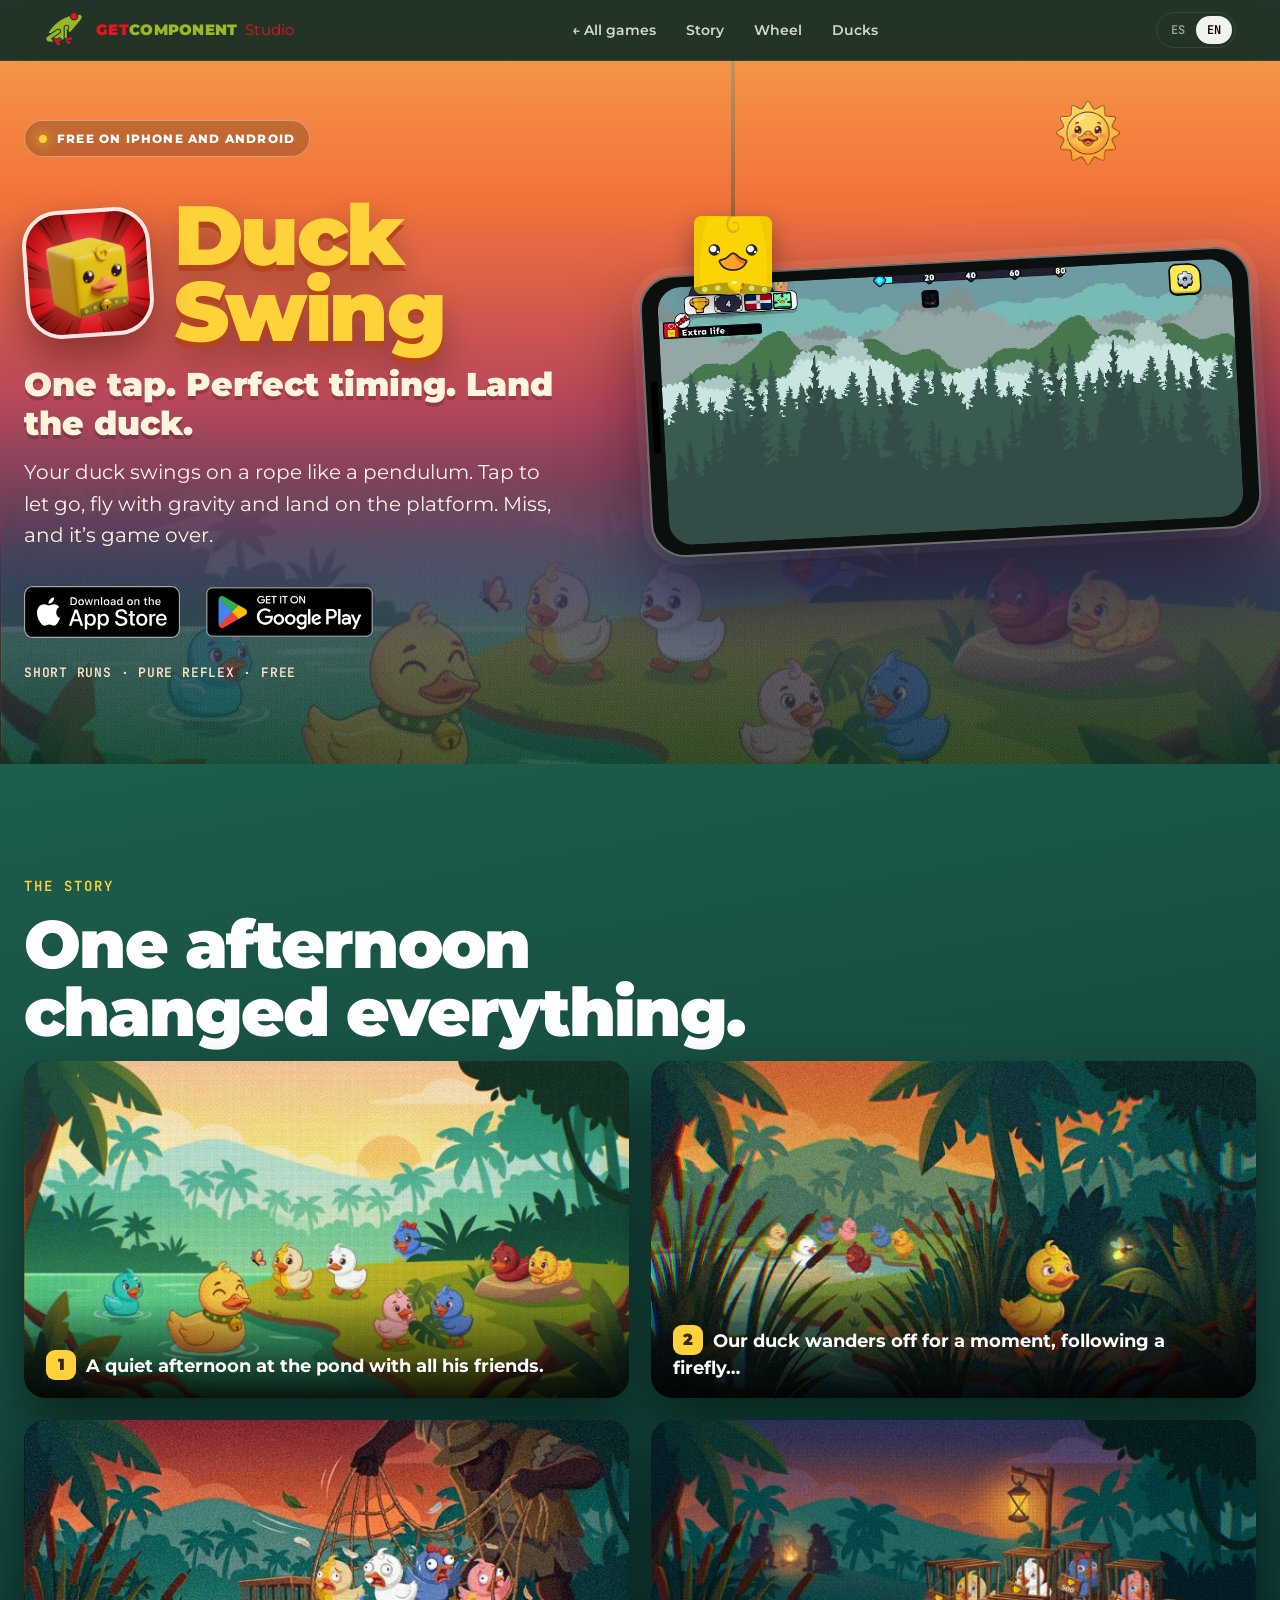
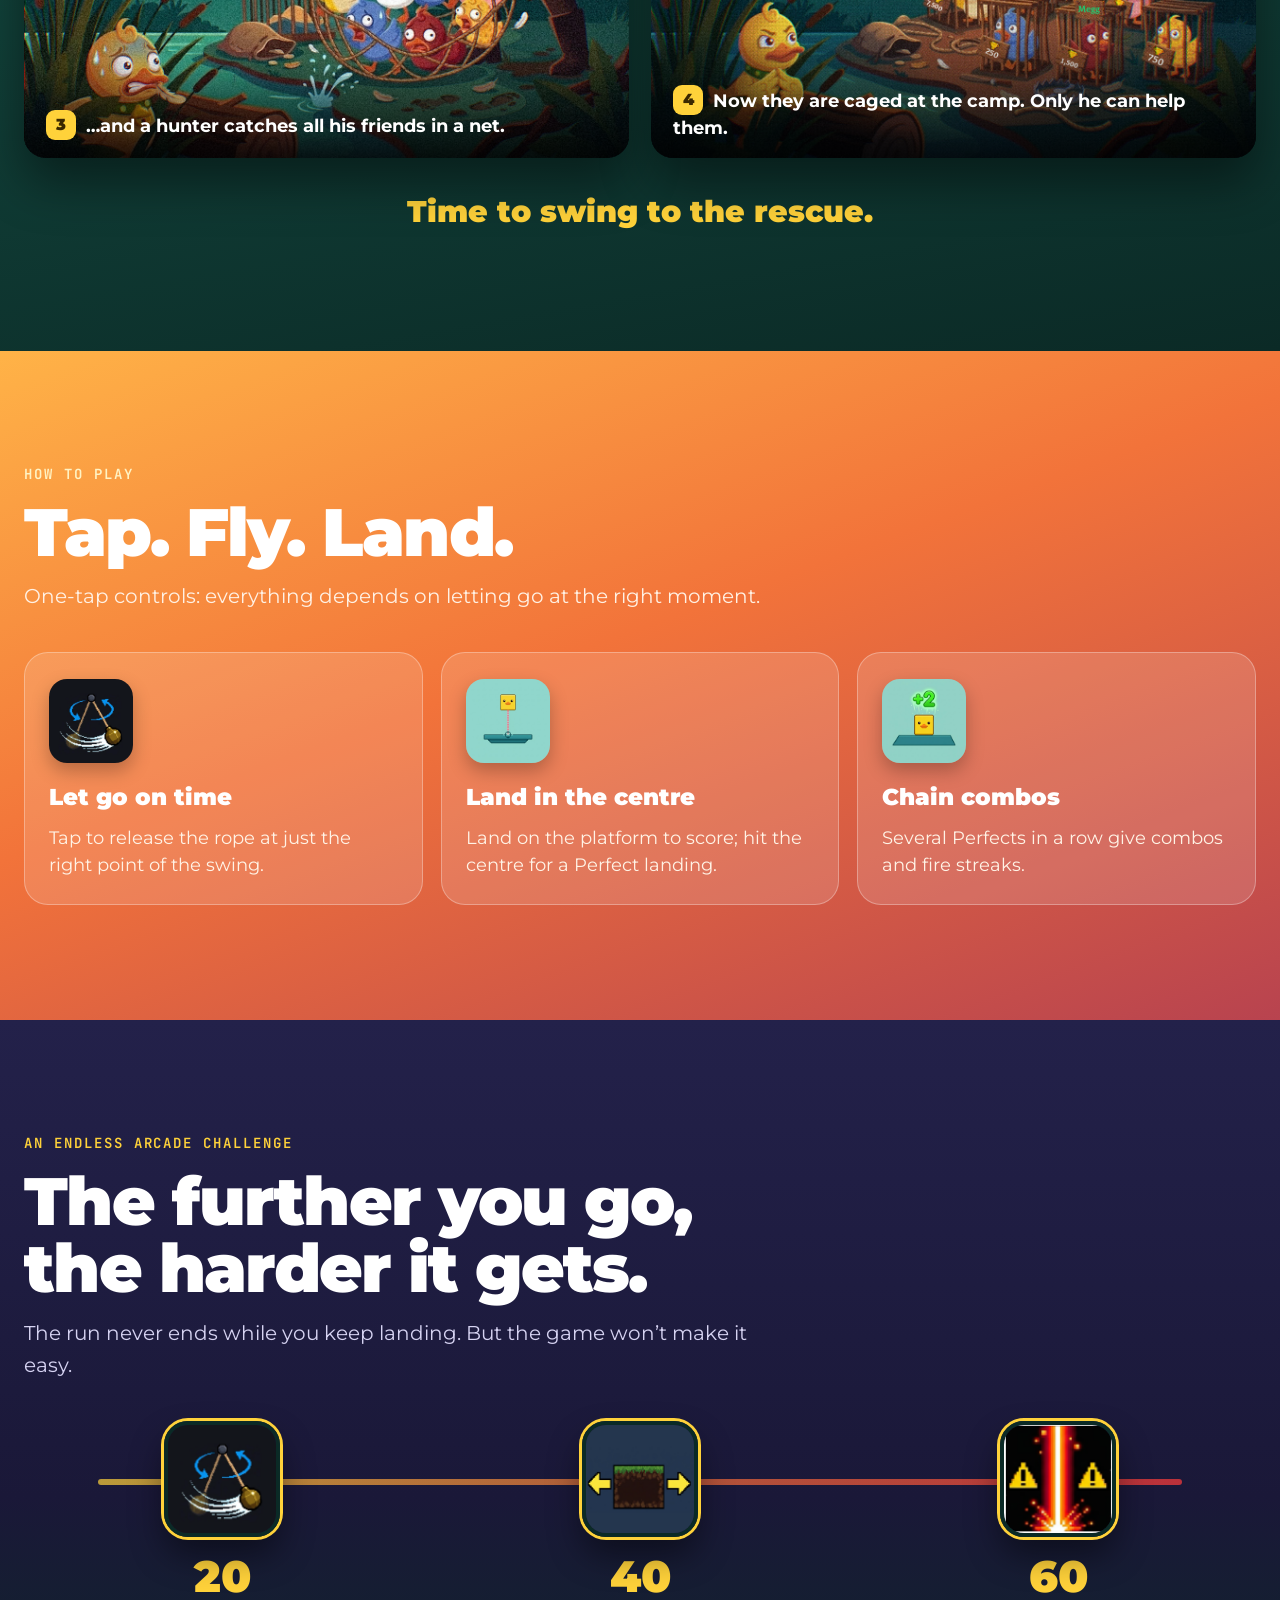
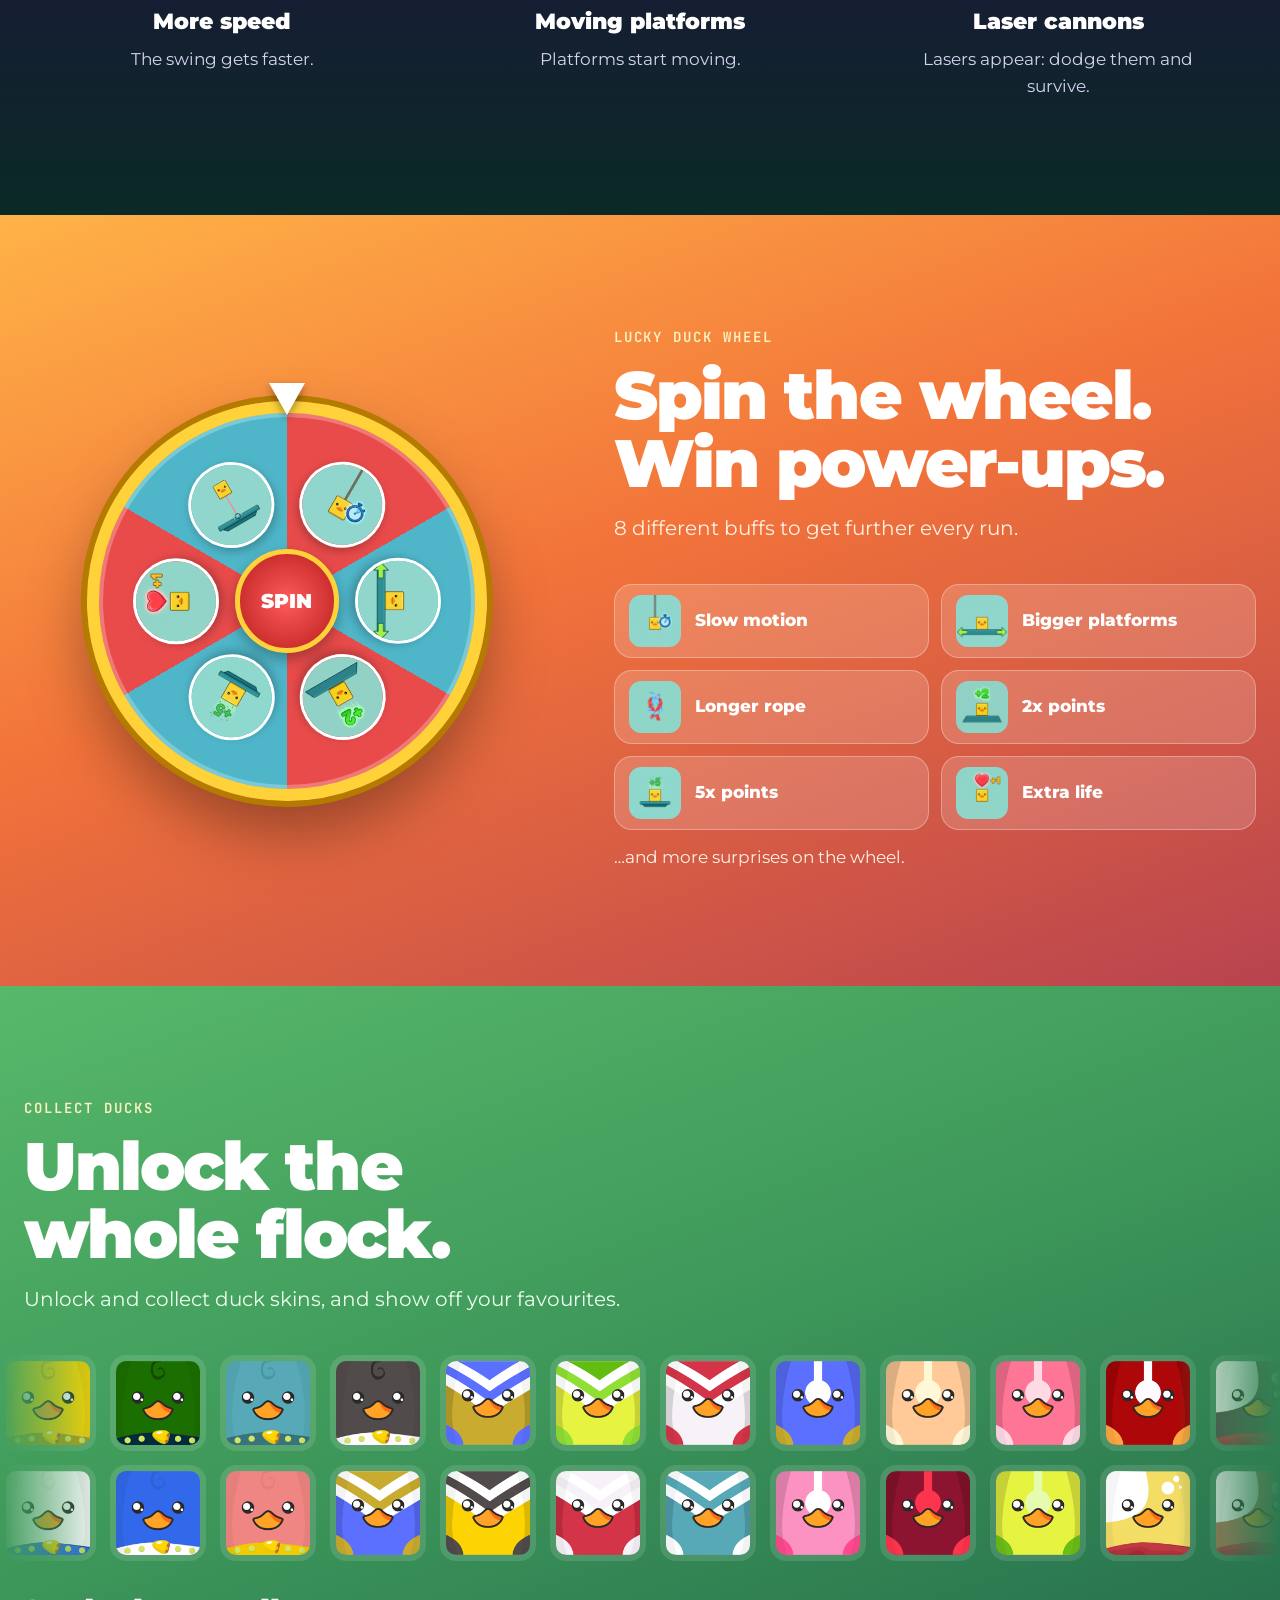
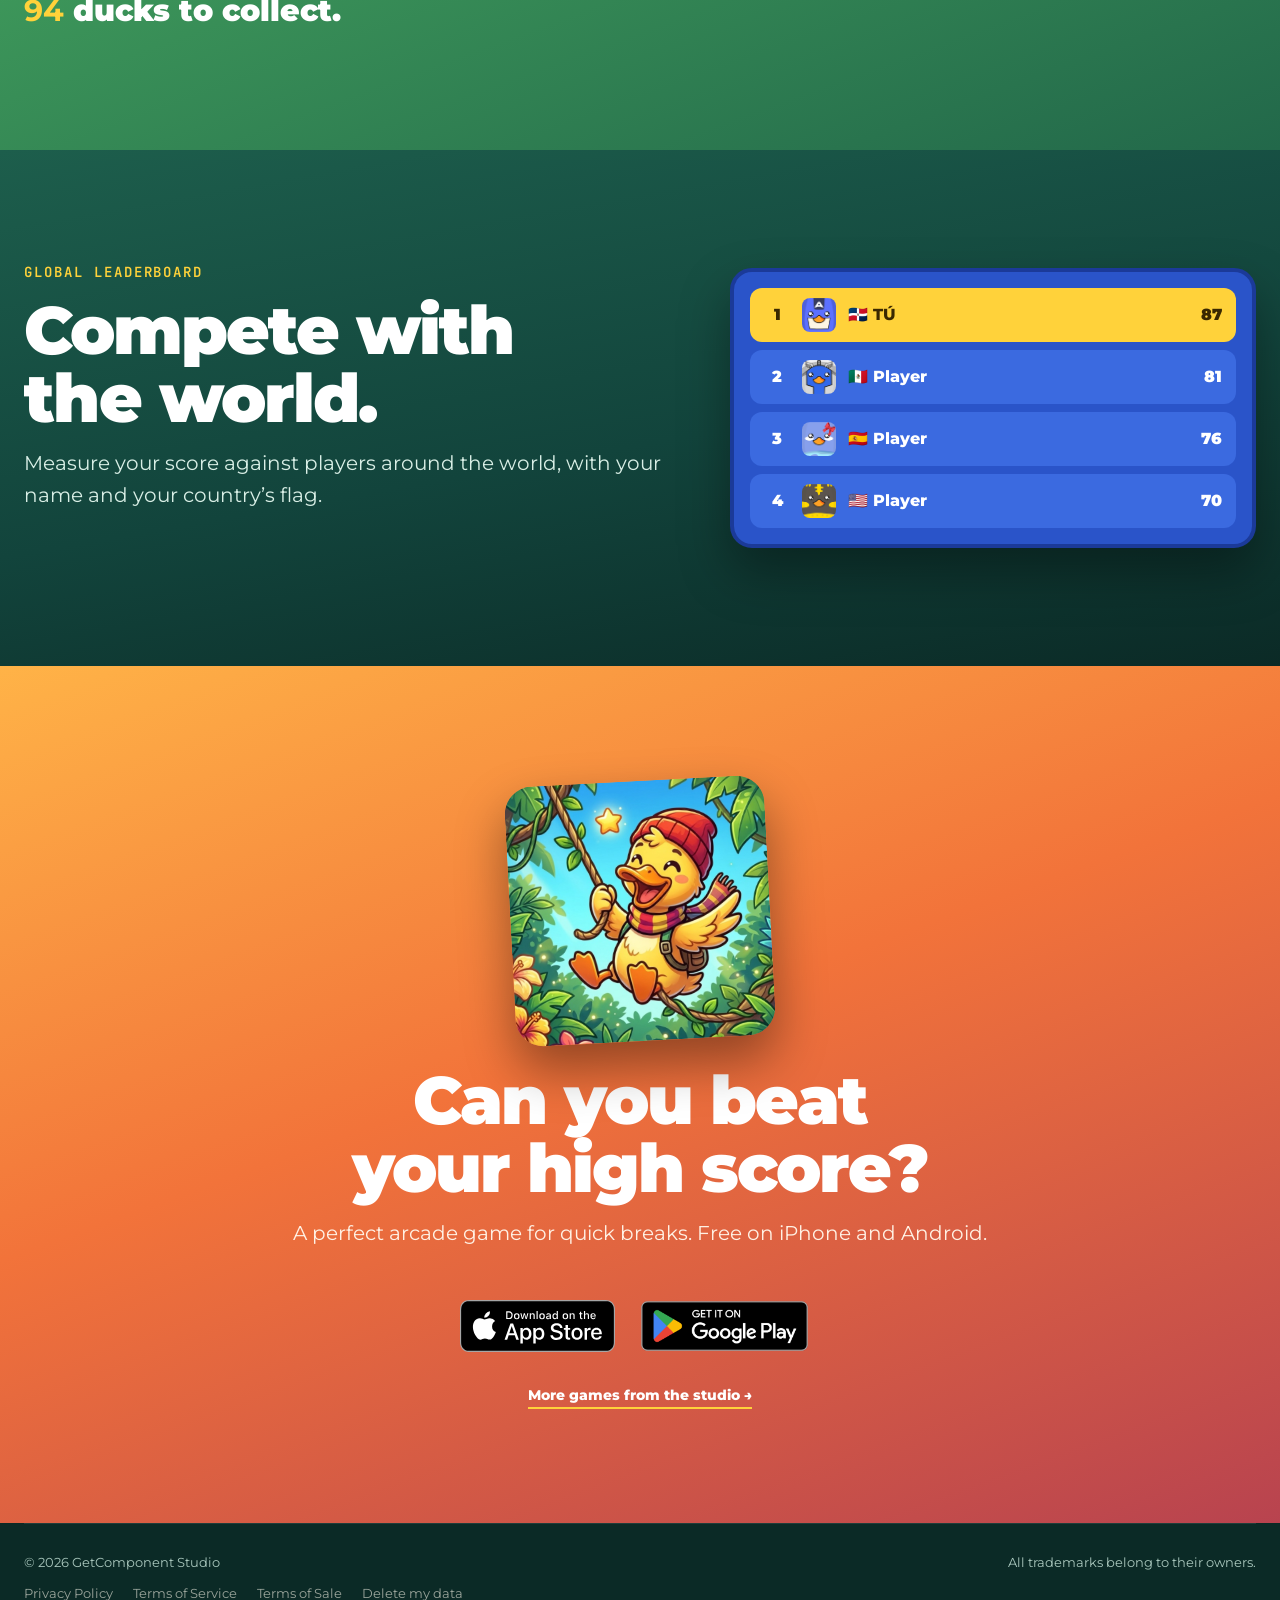
==== commit c4b418ec: "Duck Swing page: real cube-duck logo, cleaner 6-segment Lucky Duck Wheel Co-Authored-By: Claude Opus" ====
--- a/duckswing/index.html
+++ b/duckswing/index.html
@@ -14,7 +14,7 @@
 <link rel="preconnect" href="https://fonts.gstatic.com" crossorigin>
 <link href="https://fonts.googleapis.com/css2?family=Montserrat:wght@400;500;600;800;900&family=JetBrains+Mono:wght@400;600&display=swap" rel="stylesheet">
 <link rel="stylesheet" href="../css/style.css?v=15">
-<link rel="stylesheet" href="duckswing.css?v=4">
+<link rel="stylesheet" href="duckswing.css?v=5">
 </head>
 <body class="dk">
 
@@ -39,8 +39,7 @@
   <div class="wrap dkh__in">
     <div>
       <p class="tag tag--dk"><span class="dot"></span><span data-i18n="tag">Gratis en iPhone y Android</span></p>
-      <h1>Duck Swing</h1>
-      <img class="dkh__logo" src="../assets/duck/logo.png" alt="Duck Swing">
+      <div class="dkh__brand"><img class="dkh__icon" src="../assets/duck/icon.jpg" alt="Duck Swing" width="132" height="132"><h1>Duck<br>Swing</h1></div>
       <p class="dkh__tagline" data-i18n="tagline">Un toque. Timing perfecto. Aterriza al pato.</p>
       <p class="dkh__lead" data-i18n="lead">Tu pato se balancea en una cuerda como un péndulo. Toca para soltarte, vuela con la gravedad y aterriza en la plataforma. Si fallas, se acaba la partida.</p>
       <div class="dkh__cta">
@@ -106,17 +105,8 @@
 <section class="dks dks--sunset" id="ruleta">
   <div class="wrap wheel">
     <div class="wheel__wrap">
-      <span class="wheel__pin"></span>
-      <div class="wheel__spin" aria-hidden="true">
-        <img style="--r:22.5deg" src="../assets/duck/buff_timestopper.png" alt="">
-        <img style="--r:67.5deg" src="../assets/duck/buff_biggerplatforms.png" alt="">
-        <img style="--r:112.5deg" src="../assets/duck/buff_5pointsnextlanding.png" alt="">
-        <img style="--r:157.5deg" src="../assets/duck/buff_onelive.png" alt="">
-        <img style="--r:202.5deg" src="../assets/duck/p2points.png" alt="">
-        <img style="--r:247.5deg" src="../assets/duck/buff_snoperlanding.png" alt="">
-        <img style="--r:292.5deg" src="../assets/duck/pendulumicon.png" alt="">
-        <img style="--r:337.5deg" src="../assets/duck/buff_biggerplatforms.png" alt="">
-      </div>
+      <span class="wheel__pin"></span><span class="wheel__hub">SPIN</span>
+      <div class="wheel__spin" aria-hidden="true"><span class="wheel__seg" style="--r:30deg"><img src="../assets/duck/buff_timestopper.png" alt=""></span><span class="wheel__seg" style="--r:90deg"><img src="../assets/duck/buff_biggerplatforms.png" alt=""></span><span class="wheel__seg" style="--r:150deg"><img src="../assets/duck/p2points.png" alt=""></span><span class="wheel__seg" style="--r:210deg"><img src="../assets/duck/buff_5pointsnextlanding.png" alt=""></span><span class="wheel__seg" style="--r:270deg"><img src="../assets/duck/buff_onelive.png" alt=""></span><span class="wheel__seg" style="--r:330deg"><img src="../assets/duck/buff_snoperlanding.png" alt=""></span></div>
     </div>
     <div>
       <p class="eyebrow" style="color:#fff3c4" data-i18n="wh.eyebrow">Lucky Duck Wheel</p>
--- a/duckswing/duckswing.css
+++ b/duckswing/duckswing.css
@@ -15,7 +15,9 @@
 @keyframes dk-spin { to { transform: rotate(360deg); } }
 .dkh__in { display: grid; grid-template-columns: 1fr 1.05fr; gap: 40px; align-items: center; }
 .dkh__logo { width: min(420px, 90%); filter: drop-shadow(0 14px 24px rgba(0, 0, 0, .35)); margin: 10px 0 6px -8px; }
-.dkh h1 { position: absolute; width: 1px; height: 1px; overflow: hidden; clip: rect(0 0 0 0); }
+.dkh__brand { display: flex; align-items: center; gap: 22px; margin: 18px 0 16px; }
+.dkh__icon { flex: none; width: clamp(96px, 10vw, 132px); height: auto; border-radius: 28%; border: 4px solid rgba(255, 255, 255, .85); box-shadow: 0 18px 36px rgba(60, 10, 10, .45); transform: rotate(-4deg); }
+.dkh h1 { font-weight: 900; font-size: clamp(50px, 6.6vw, 92px); line-height: .9; letter-spacing: -.03em; color: var(--dk-yellow); text-shadow: 0 6px 0 #b4451f, 0 16px 34px rgba(0, 0, 0, .3); }
 .dkh__tagline { font-weight: 900; font-size: clamp(24px, 2.6vw, 34px); line-height: 1.15; color: var(--dk-cream); text-shadow: 0 4px 0 rgba(0, 0, 0, .18); margin-bottom: 14px; }
 .dkh__lead { font-size: clamp(18px, 1.6vw, 21px); color: #fff3e6; max-width: 540px; margin-bottom: 24px; line-height: 1.55; }
 .dkh__cta { display: flex; flex-wrap: wrap; align-items: center; gap: 8px 14px; }
@@ -75,11 +77,12 @@
 
 /* lucky duck wheel */
 .wheel { display: grid; grid-template-columns: .9fr 1.1fr; gap: clamp(30px, 5vw, 64px); align-items: center; }
-.wheel__spin { position: relative; width: min(380px, 80vw); aspect-ratio: 1; margin: 0 auto; border-radius: 50%; background: conic-gradient(#e94b4b 0 45deg, #4fb6c9 45deg 90deg, #e94b4b 90deg 135deg, #4fb6c9 135deg 180deg, #e94b4b 180deg 225deg, #4fb6c9 225deg 270deg, #e94b4b 270deg 315deg, #4fb6c9 315deg 360deg); border: 12px solid var(--dk-yellow); box-shadow: 0 0 0 6px #b47b00, 0 30px 60px rgba(0, 0, 0, .35); animation: dk-wheel 9s cubic-bezier(.3, .05, .2, 1) infinite; }
-.wheel__spin img { position: absolute; width: 22%; left: 39%; top: 39%; transform: rotate(var(--r)) translateY(-150%) rotate(calc(-1 * var(--r))); }
-.wheel__spin::after { content: "SPIN"; position: absolute; inset: 38%; display: grid; place-items: center; border-radius: 50%; background: radial-gradient(#ff5b5b, #b81d1d); border: 5px solid var(--dk-yellow); font-weight: 900; font-size: clamp(14px, 1.8vw, 20px); color: #fff; }
+.wheel__spin { position: relative; width: min(400px, 82vw); aspect-ratio: 1; margin: 0 auto; border-radius: 50%; background: conic-gradient(#e94b4b 0 60deg, #4fb6c9 60deg 120deg, #e94b4b 120deg 180deg, #4fb6c9 180deg 240deg, #e94b4b 240deg 300deg, #4fb6c9 300deg 360deg); border: 12px solid var(--dk-yellow); box-shadow: 0 0 0 6px #b47b00, inset 0 0 0 4px rgba(255, 255, 255, .25), 0 30px 60px rgba(0, 0, 0, .35); animation: dk-wheel 9s cubic-bezier(.3, .05, .2, 1) infinite; }
+.wheel__seg { position: absolute; inset: 0; transform: rotate(var(--r)); }
+.wheel__seg img { position: absolute; left: 50%; top: 9%; width: 23%; aspect-ratio: 1; border-radius: 50%; border: 3px solid #fff; background: #8fd6c8; box-shadow: 0 4px 10px rgba(0, 0, 0, .25); transform: translateX(-50%); }
+.wheel__hub { position: absolute; z-index: 2; inset: 37%; display: grid; place-items: center; border-radius: 50%; background: radial-gradient(#ff5b5b, #b81d1d); border: 5px solid var(--dk-yellow); box-shadow: 0 6px 14px rgba(0, 0, 0, .3); font-weight: 900; font-size: clamp(14px, 1.8vw, 20px); color: #fff; }
 .wheel__pin { position: absolute; z-index: 2; left: 50%; top: -18px; width: 0; height: 0; border-left: 18px solid transparent; border-right: 18px solid transparent; border-top: 32px solid #fff; transform: translateX(-50%); filter: drop-shadow(0 4px 4px rgba(0, 0, 0, .35)); }
-.wheel__wrap { position: relative; }
+.wheel__wrap { position: relative; width: min(400px, 82vw); margin: 0 auto; }
 @keyframes dk-wheel { 0% { transform: rotate(0); } 55%, 100% { transform: rotate(1440deg); } }
 .buffs { display: grid; grid-template-columns: repeat(2, 1fr); gap: 12px; }
 .buffs div { display: flex; align-items: center; gap: 14px; background: rgba(255, 255, 255, .16); border: 1px solid rgba(255, 255, 255, .3); border-radius: 18px; padding: 10px 14px; font-weight: 800; font-size: 17px; }
